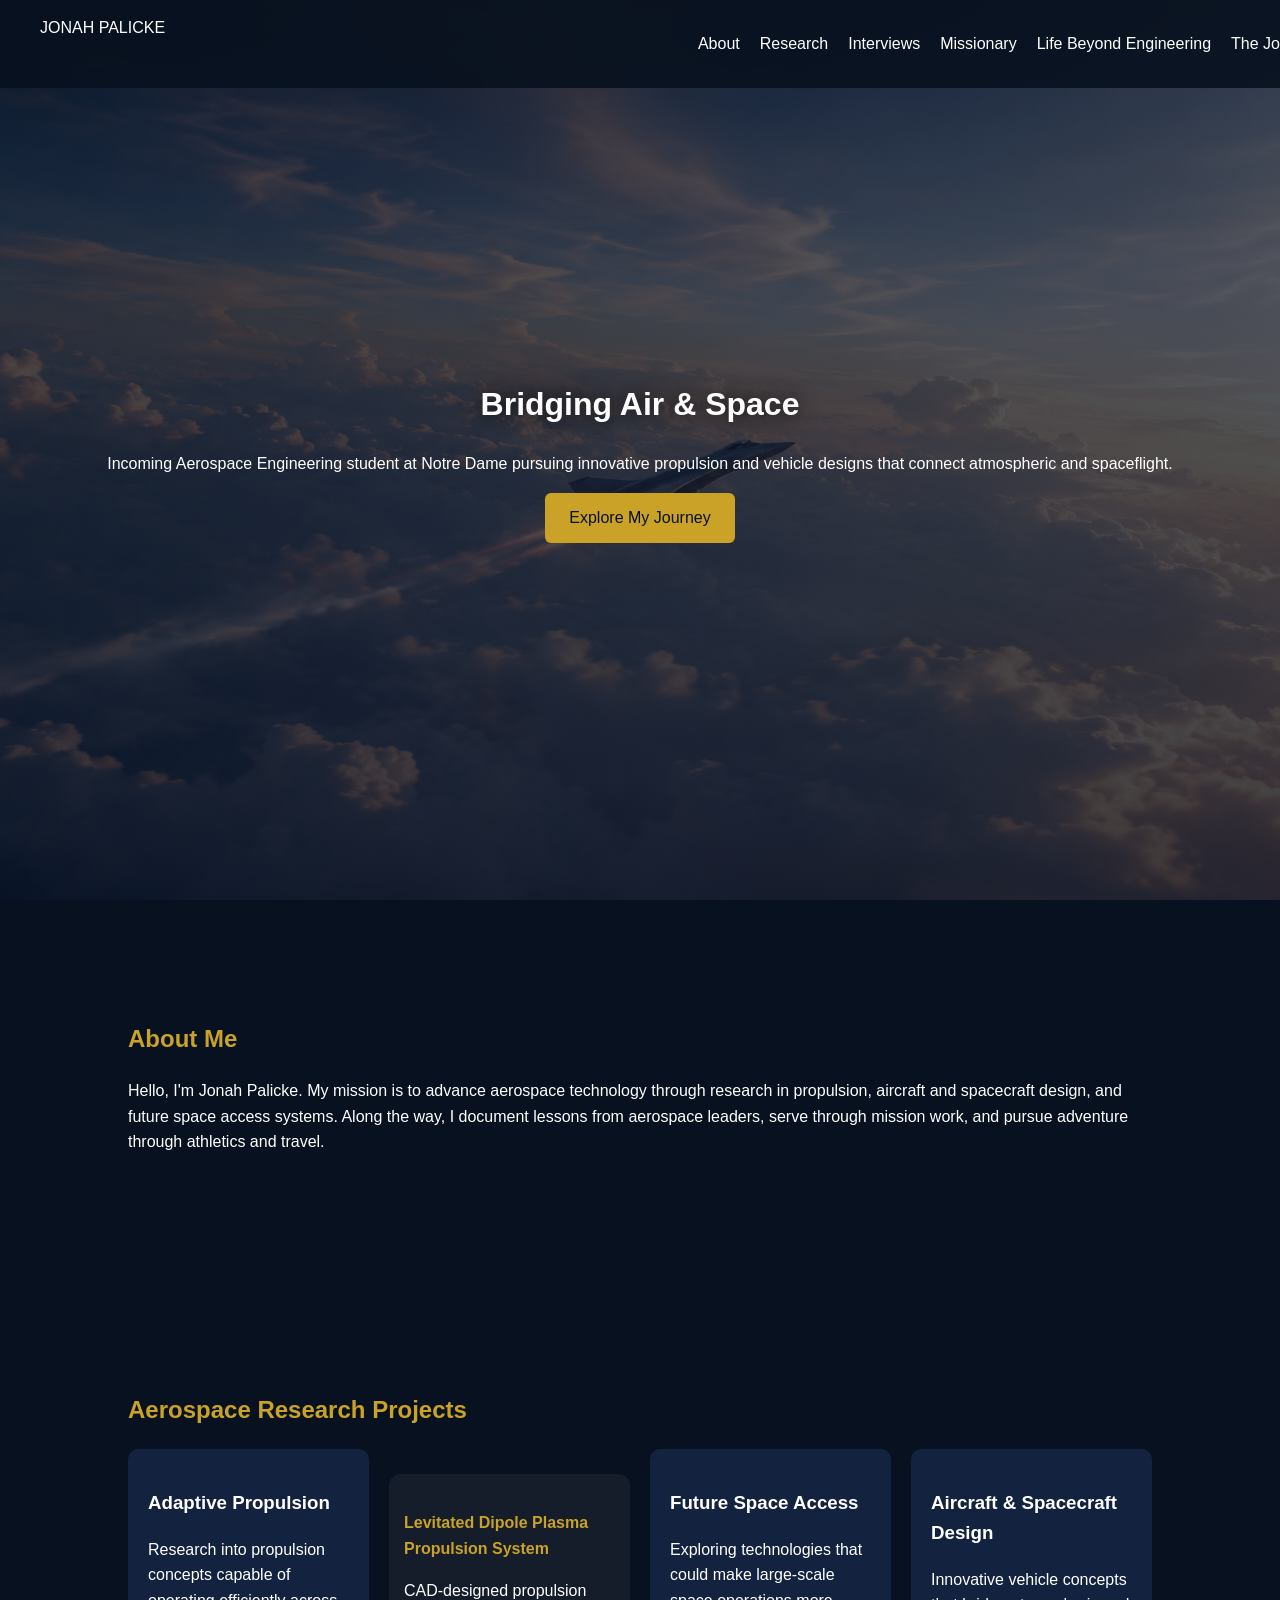
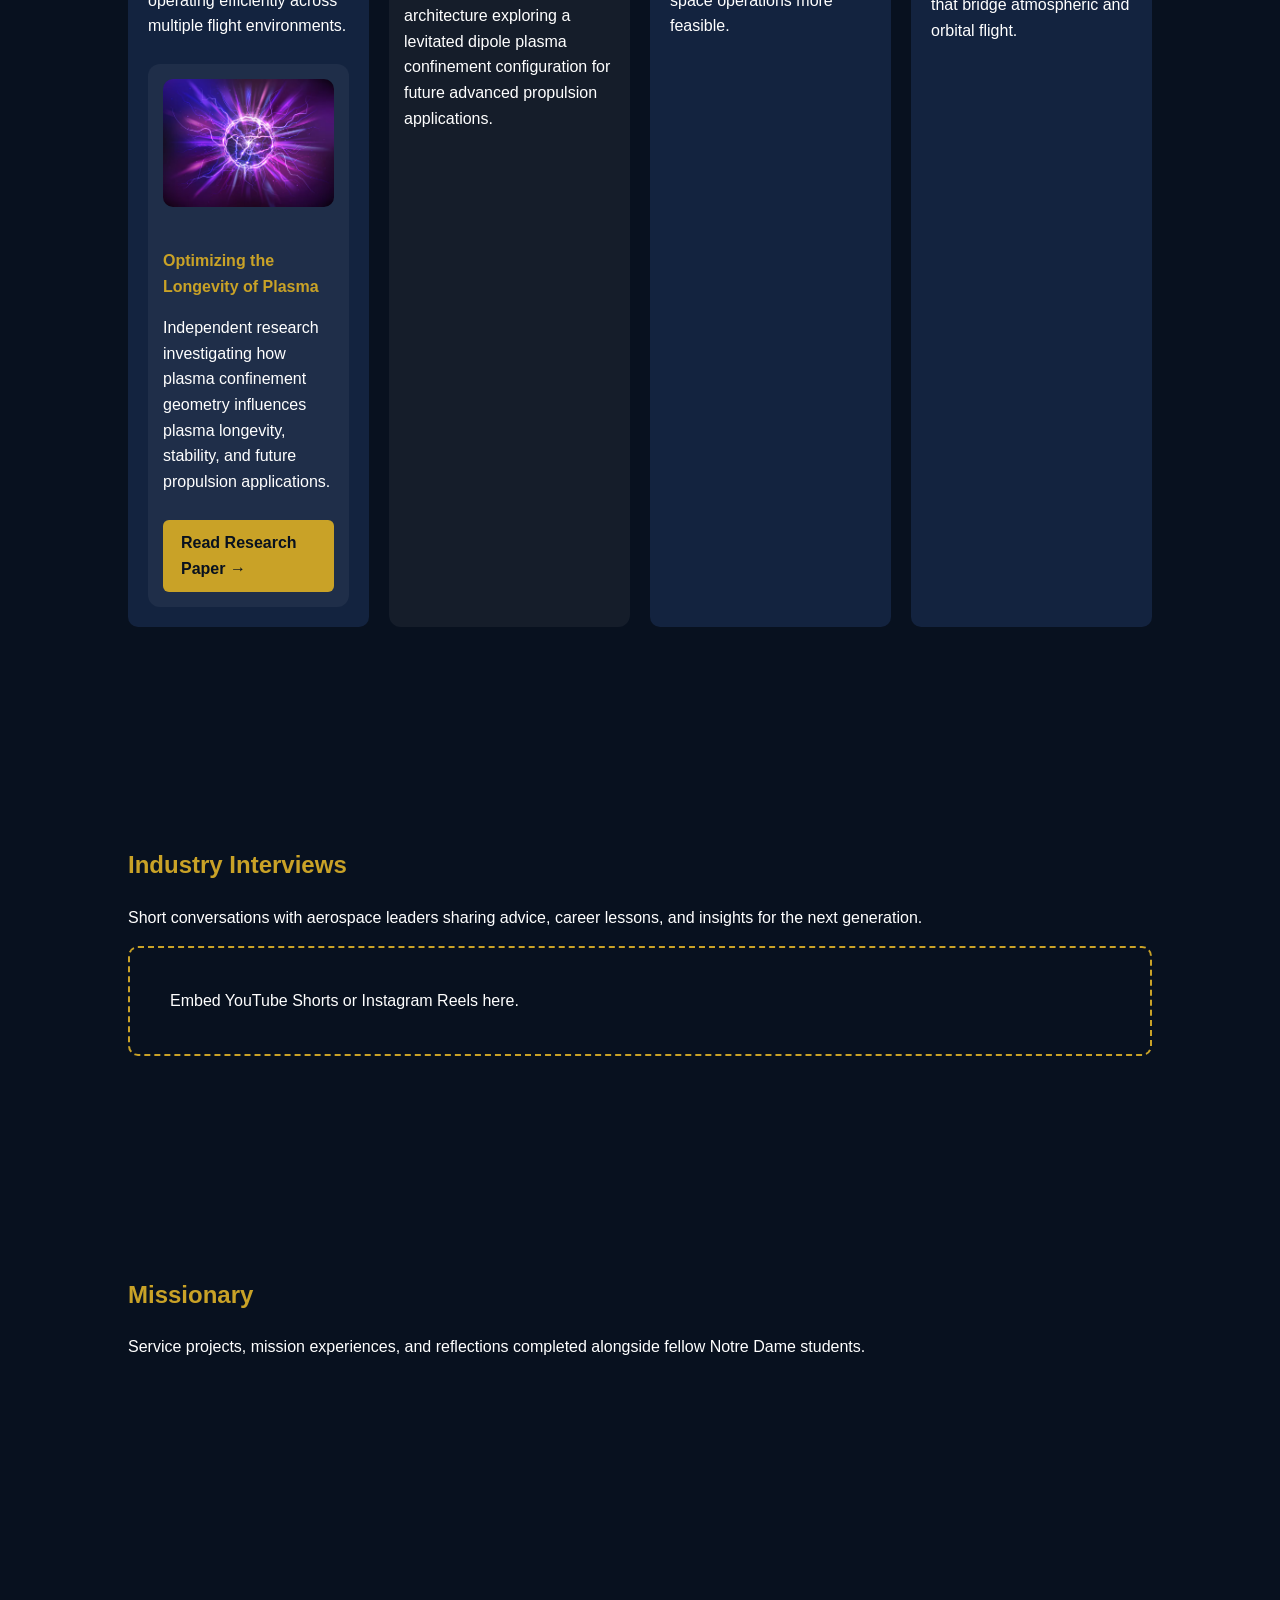
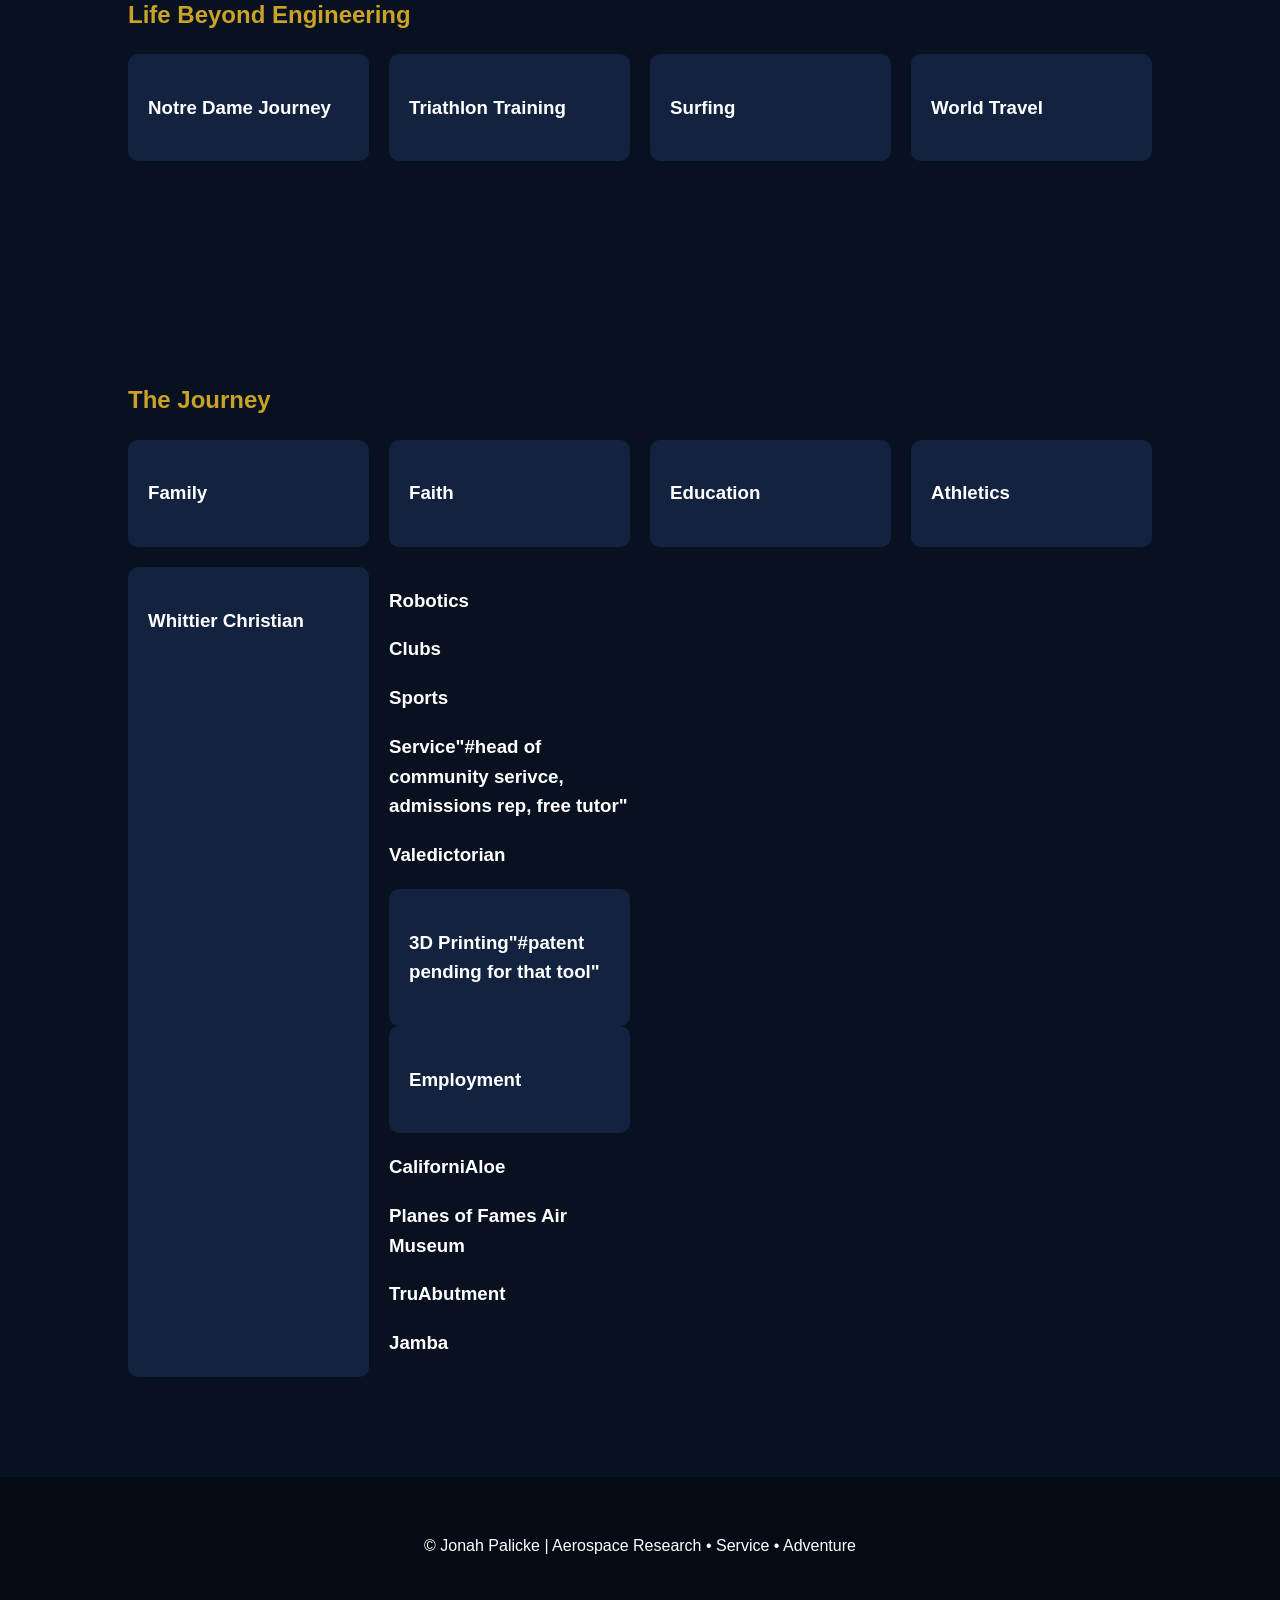
==== index.html @ 40f5b3cf "Update index.html" ====
<!DOCTYPE html>
<html lang="en">
<head>
<meta charset="UTF-8">
<meta name="viewport" content="width=device-width, initial-scale=1.0">
<title>Jonah Palicke | Aerospace Portfolio</title>
<link rel="stylesheet" href="styles.css">
</head>
<body>
<nav>
  <div class="logo">JONAH PALICKE</div>
  <ul>
    <li><a href="#about">About</a></li>
    <li><a href="#research">Research</a></li>
    <li><a href="#interviews">Interviews</a></li>
    <li><a href="#missions">Missionary</a></li>
    <li><a href="#personal life">Life Beyond Engineering</a></li>
    <li><a href="#past achievments">The Journey</a></li>
  </ul>
</nav>

<header class="hero">
  <div class="hero-content">
    <h1>Bridging Air & Space</h1>
    <p>Incoming Aerospace Engineering student at Notre Dame pursuing innovative propulsion and vehicle designs that connect atmospheric and spaceflight.</p>
    <a href="#research" class="btn">Explore My Journey</a>
  </div>
</header>

<section id="about">
<h2>About Me</h2>
<p>Hello, I'm Jonah Palicke. My mission is to advance aerospace technology through research in propulsion, aircraft and spacecraft design, and future space access systems. Along the way, I document lessons from aerospace leaders, serve through mission work, and pursue adventure through athletics and travel.</p>
</section>

<section id="research">
<h2>Aerospace Research Projects</h2>
<div class="cards">
<div class="card"><h3>Adaptive Propulsion</h3>
  <p>Research into propulsion concepts capable of operating efficiently across multiple flight environments.
</p>
  <div class="research-subproject">
    <img
        src="IMG_7144.jpeg"
        alt="Plasma Research"
        class="research-thumbnail">
    <h4>
        Optimizing the Longevity of Plasma
    </h4>
    <p>
        Independent research investigating how
        plasma confinement geometry influences
        plasma longevity, stability, and future
        propulsion applications.
    </p>
    <a
        href="optimize_plasma_configuration_paper"
        target="_blank"
        class="paper-button">
        Read Research Paper →
    </a>
</div>
</div>
  <div class="research-subproject">

    <h4>Levitated Dipole Plasma Propulsion System</h4>

    <p>
        CAD-designed propulsion architecture exploring a levitated dipole plasma 
        confinement configuration for future advanced propulsion applications.
    </p>

    <iframe
        title="Levitated Dipole Propulsion System"
        frameborder="0"
        allowfullscreen
        mozallowfullscreen="true"
        webkitallowfullscreen="true"
        allow="autoplay; fullscreen; xr-spatial-tracking"
        src="https://sketchfab.com/models/39fc5d8a415a473b8fde899c37332e75/embed">
    </iframe>

</div>
      
<div class="card"><h3>Future Space Access</h3><p>Exploring technologies that could make large-scale space operations more feasible.</p></div>
<div class="card"><h3>Aircraft & Spacecraft Design</h3><p>Innovative vehicle concepts that bridge atmospheric and orbital flight.</p></div>
</div>
</section>

<section id="interviews">
<h2>Industry Interviews</h2>
<p>Short conversations with aerospace leaders sharing advice, career lessons, and insights for the next generation.</p>
<div class="placeholder">Embed YouTube Shorts or Instagram Reels here.</div>
</section>

<section id="missions">
<h2>Missionary</h2>
<p>Service projects, mission experiences, and reflections completed alongside fellow Notre Dame students.</p>
</section>

<section id="personal life">
<h2>Life Beyond Engineering</h2>
<div class="cards">
<div class="card"><h3>Notre Dame Journey</h3></div>
<div class="card"><h3>Triathlon Training</h3></div>
<div class="card"><h3>Surfing</h3></div>
<div class="card"><h3>World Travel</h3></div>
</div>
</section>

<section id="past achievments">
<h2>The Journey</h2>
<div class="cards">
<div class="card"><h3>Family</h3></div>
<div class="card"><h3>Faith</h3></div>
<div class="card"><h3>Education</h3></div>
<div class="card"><h3>Athletics</h3></div>
<div class="card"><h3>Whittier Christian</h3></div>
  <div class="WC Achievments">
  <div class="WC Achievment"><h3>Robotics</h3></div>
  <div class="WC Achievment"><h3>Clubs</h3></div>
  <div class="WC Achievment"><h3>Sports</h3></div>
  <div class="WC Achievment"><h3>Service"#head of community serivce, admissions rep, free tutor"</h3></div>
  <div class="WC Achievment"><h3>Valedictorian</h3></div>
<div class="card"><h3>3D Printing"#patent pending for that tool"</h3></div>
<div class="card"><h3>Employment</h3></div>
  <div class="Jobs">
  <div class="Job"><h3>CaliforniAloe</h3></div>
  <div class="Job"><h3>Planes of Fames Air Museum</h3></div>
  <div class="Job"><h3>TruAbutment</h3></div>
  <div class="Job"><h3>Jamba</h3></div>
</section>
  

<footer>
<p>© Jonah Palicke | Aerospace Research • Service • Adventure</p>
</footer>
</body>
</html>
---- styles.css ----
body{margin:0;font-family:Arial,sans-serif;background:#08111f;color:white;line-height:1.6}
nav{position:fixed;top:0;width:100%;display:flex;justify-content:space-between;padding:15px 40px;background:rgba(8,17,31,.9)}
nav ul{display:flex;gap:20px;list-style:none}
nav a{color:white;text-decoration:none}
.hero {
    min-height: 100vh;

    background:
        linear-gradient(
            rgba(4, 12, 30, 0.65),
            rgba(4, 12, 30, 0.75)
        ),
        url("IMG_7154.png");

    background-size: cover;
    background-position: center;
    background-repeat: no-repeat;

    display: flex;
    flex-direction: column;
    justify-content: center;
    align-items: center;

    text-align: center;
}
.hero h1 {
    color: white;
    text-shadow: 0 0 20px rgba(0,0,0,0.8);
}
.btn{display:inline-block;padding:12px 24px;background:#c9a227;color:#08111f;text-decoration:none;border-radius:6px}
section{padding:100px 10%}
h2{color:#c9a227}
.cards{display:grid;grid-template-columns:repeat(auto-fit,minmax(220px,1fr));gap:20px}
.card{background:#13233f;padding:20px;border-radius:10px}
.placeholder{padding:40px;border:2px dashed #c9a227;border-radius:10px}
footer{text-align:center;padding:40px;background:#050b14}
.research-subproject {
margin-top: 25px;
padding: 15px;
background: rgba(255,255,255,0.05);
border-radius: 12px;
text-align: left;
}

.research-thumbnail {
width: 100%;
border-radius: 10px;
margin-bottom: 12px;
}

.research-subproject h4 {
color: #c9a227;
margin-bottom: 10px;
}

.paper-button {
display: inline-block;
margin-top: 10px;
padding: 10px 18px;
background: #c9a227;
color: #08111f;
text-decoration: none;
border-radius: 6px;
font-weight: bold;
}

.paper-button:hover {
opacity: 0.9;
}

.research-subproject iframe {
    width: 100%;
    height: 400px;
    border-radius: 10px;
}
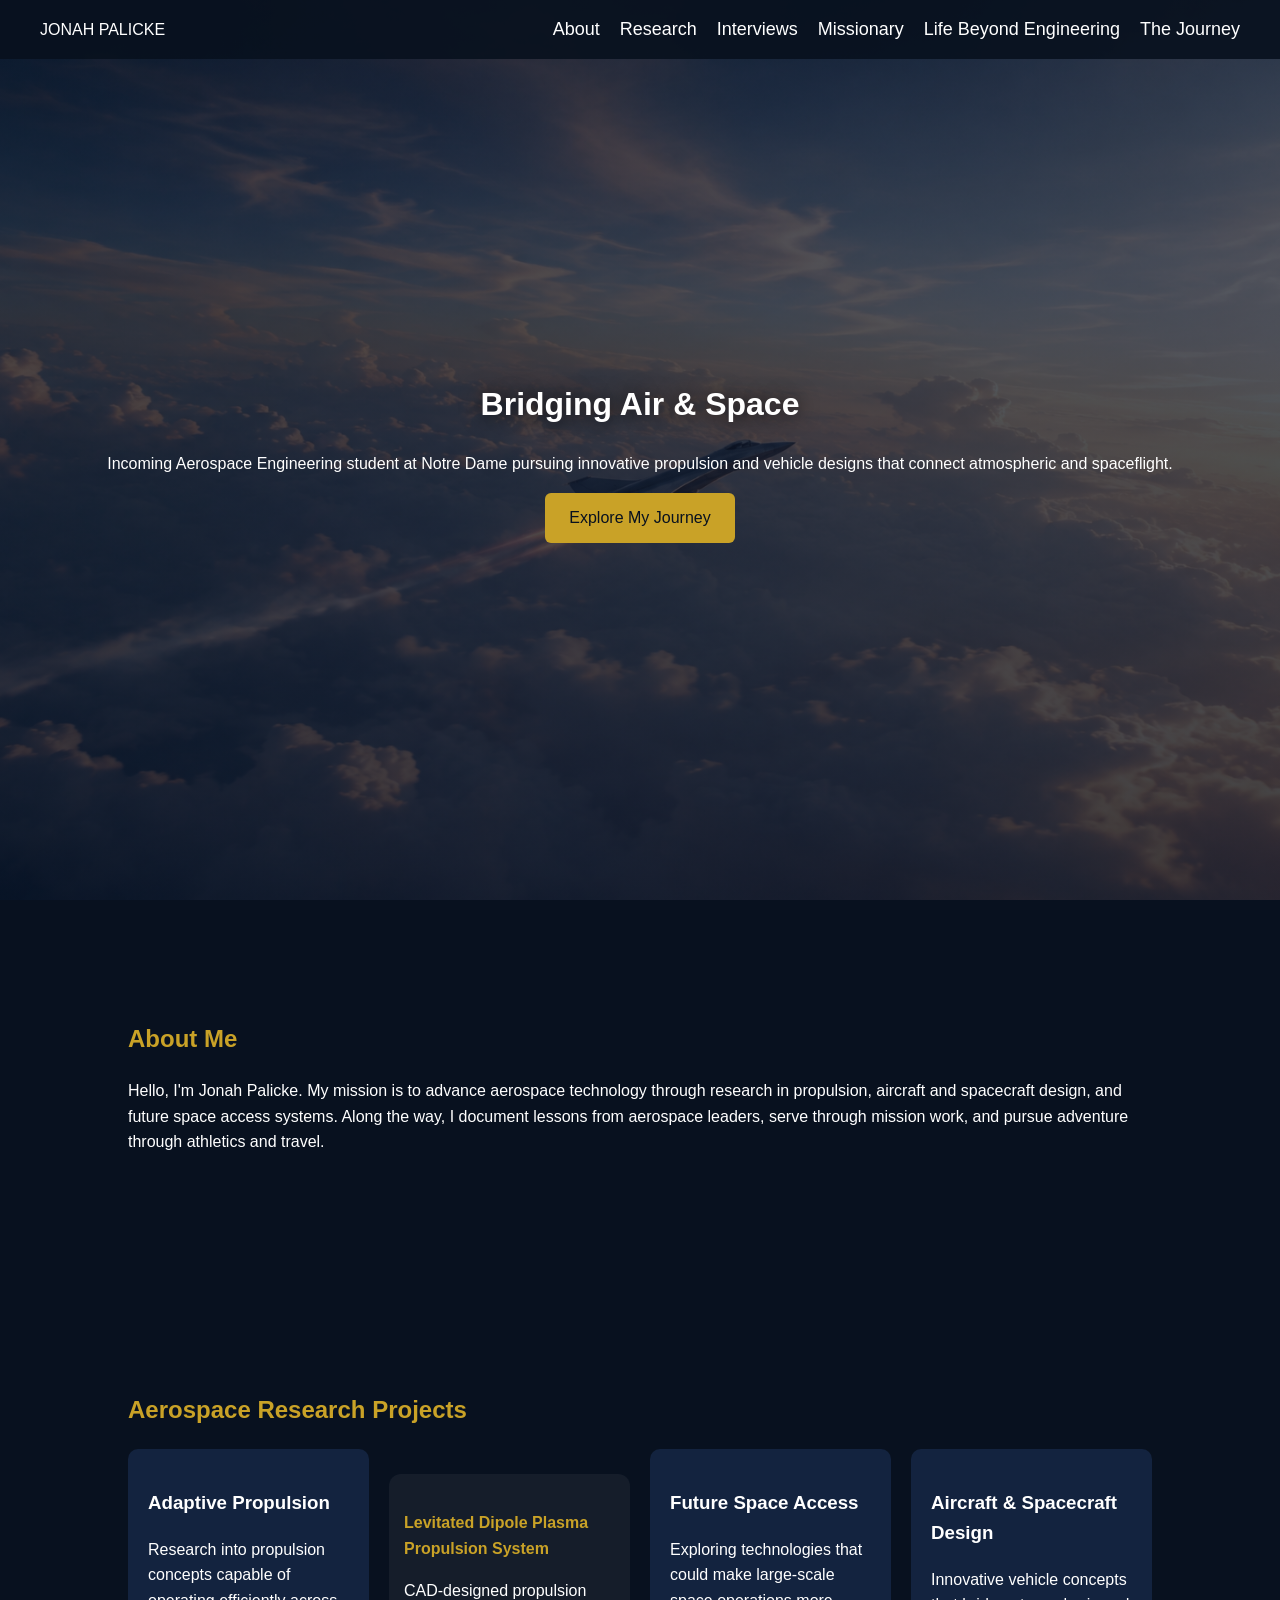
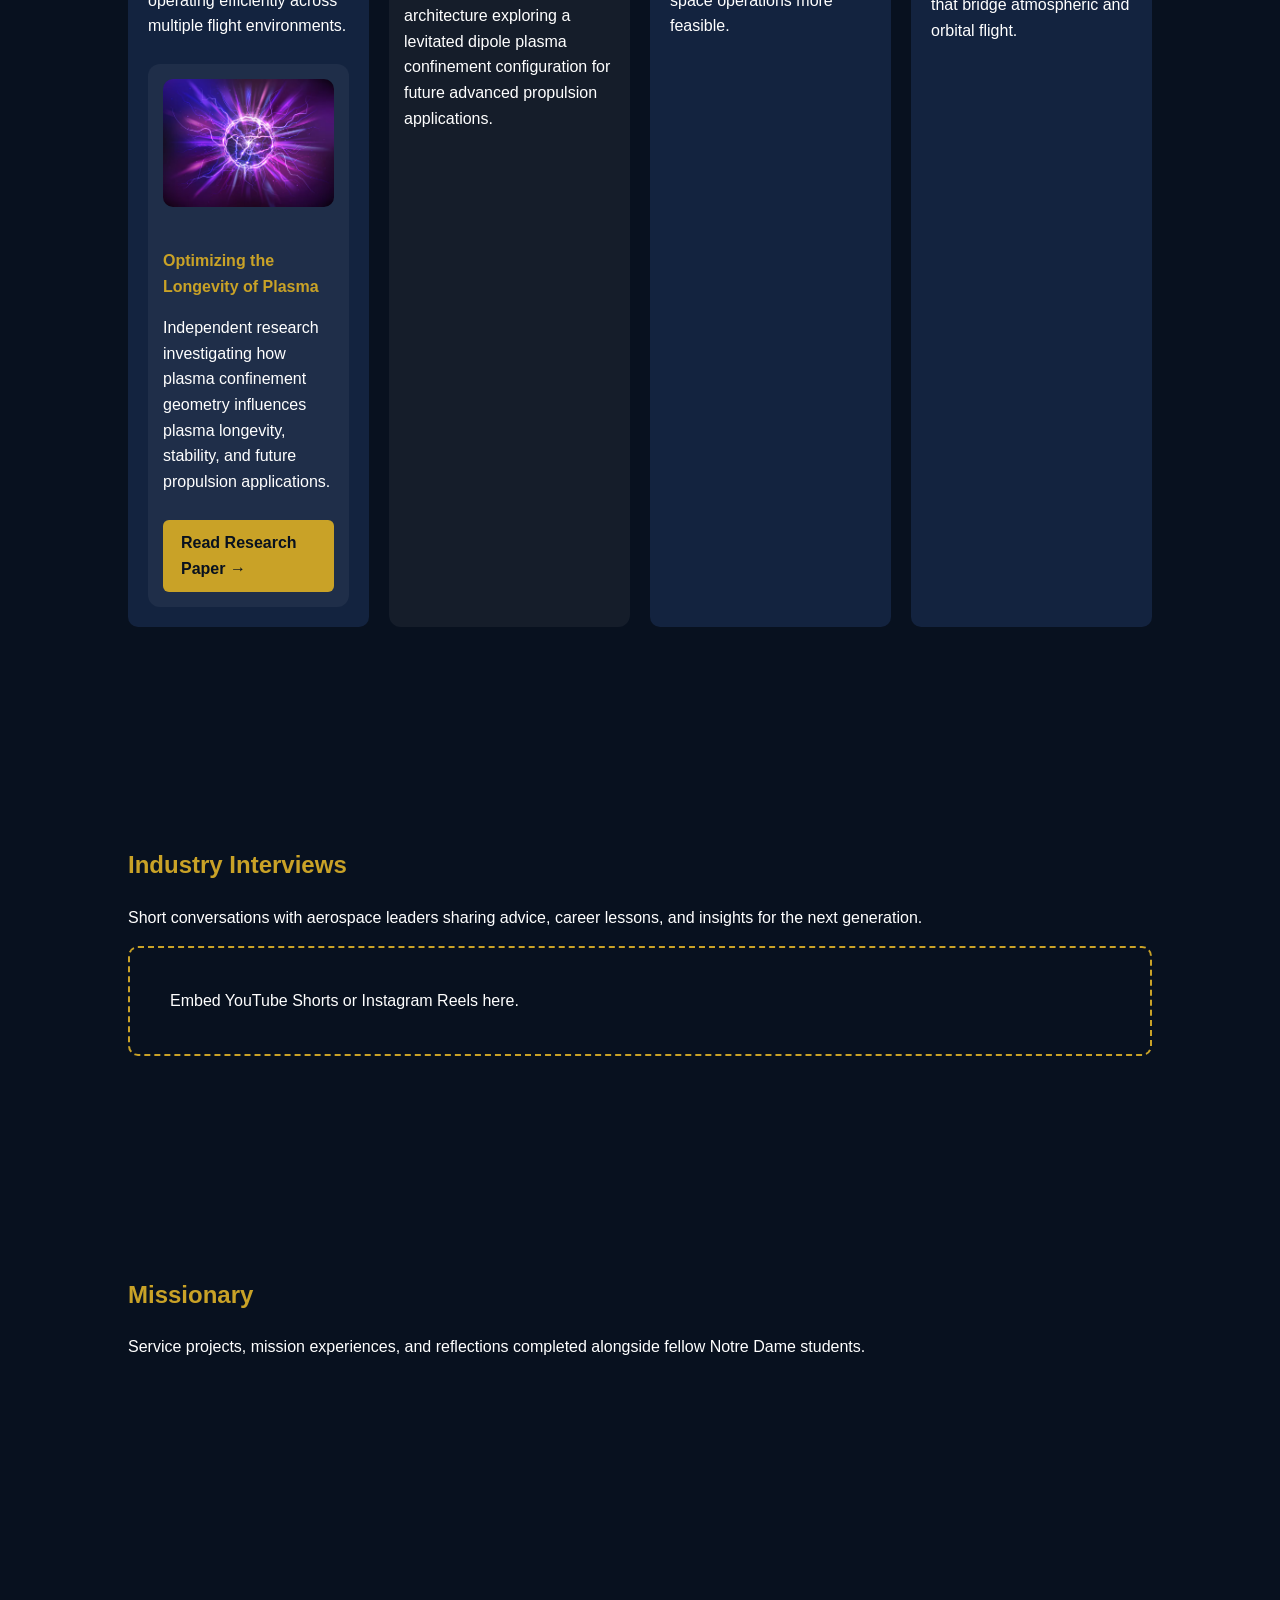
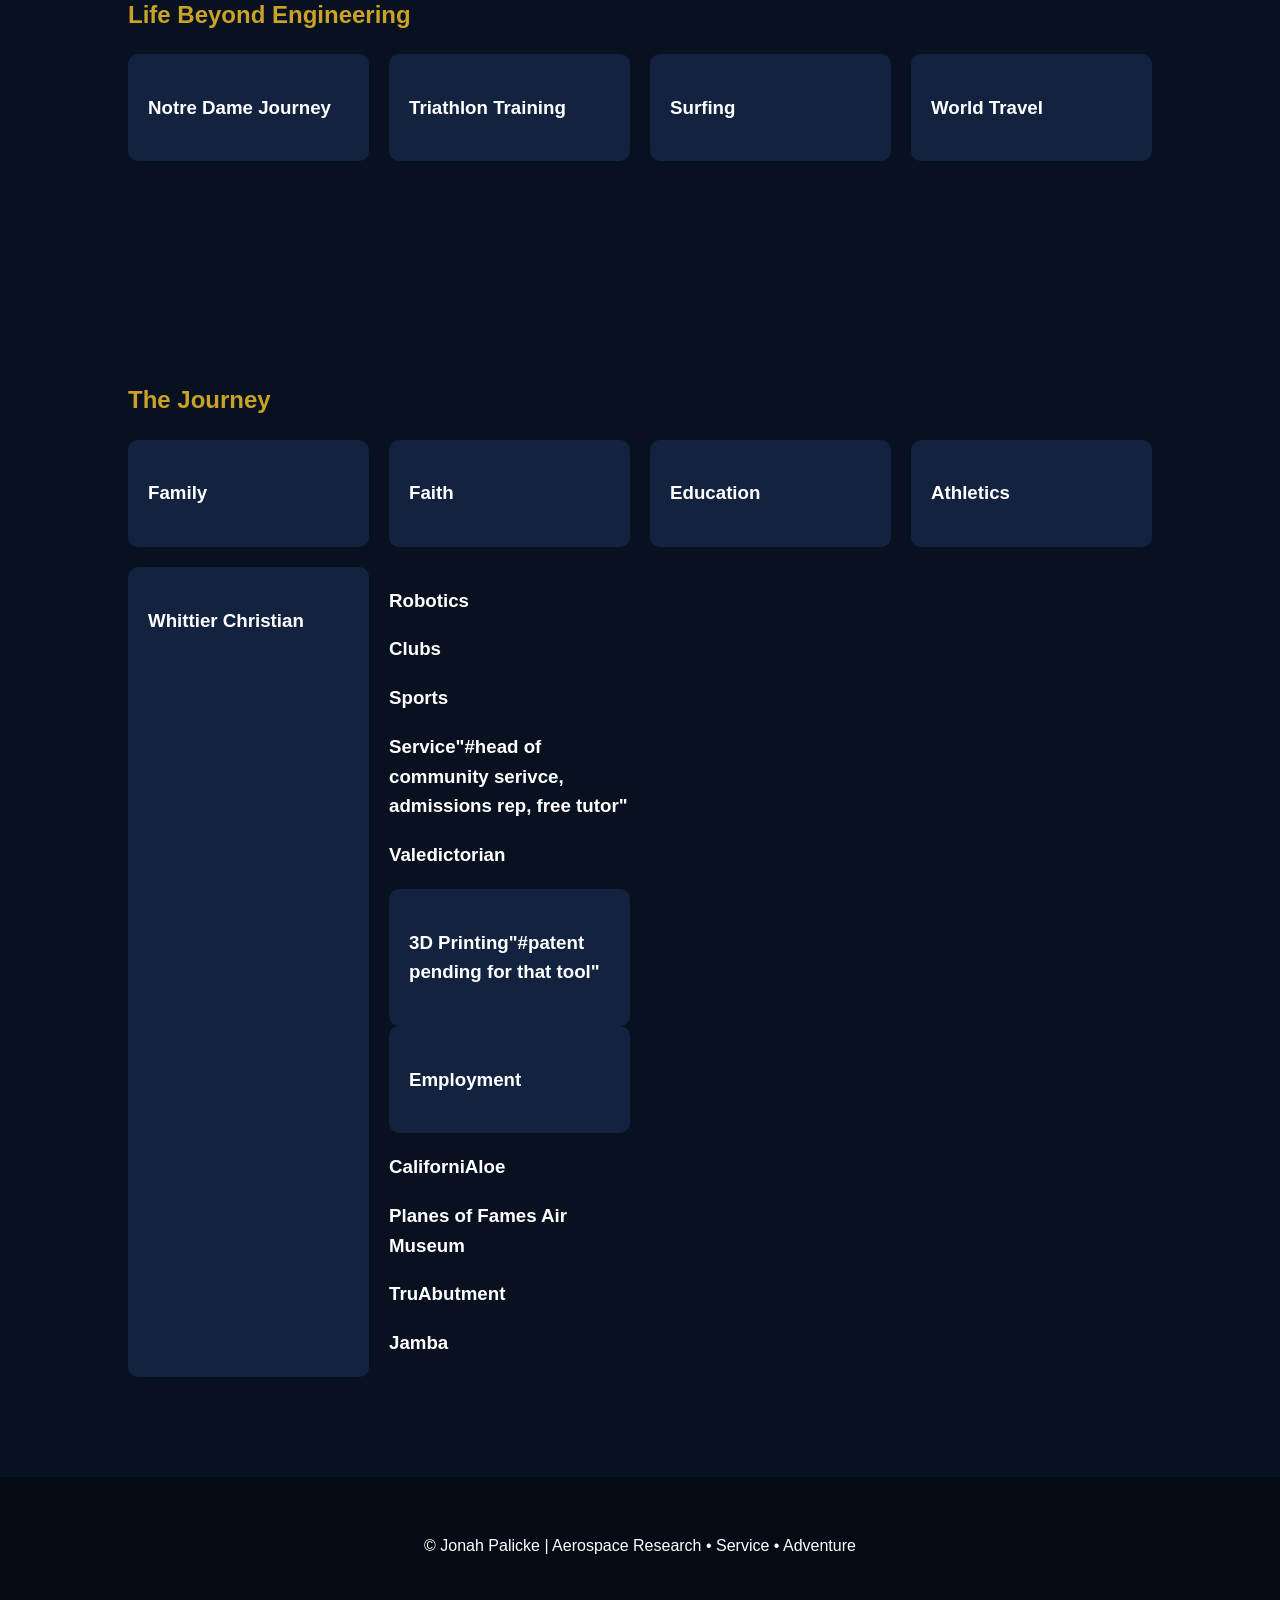
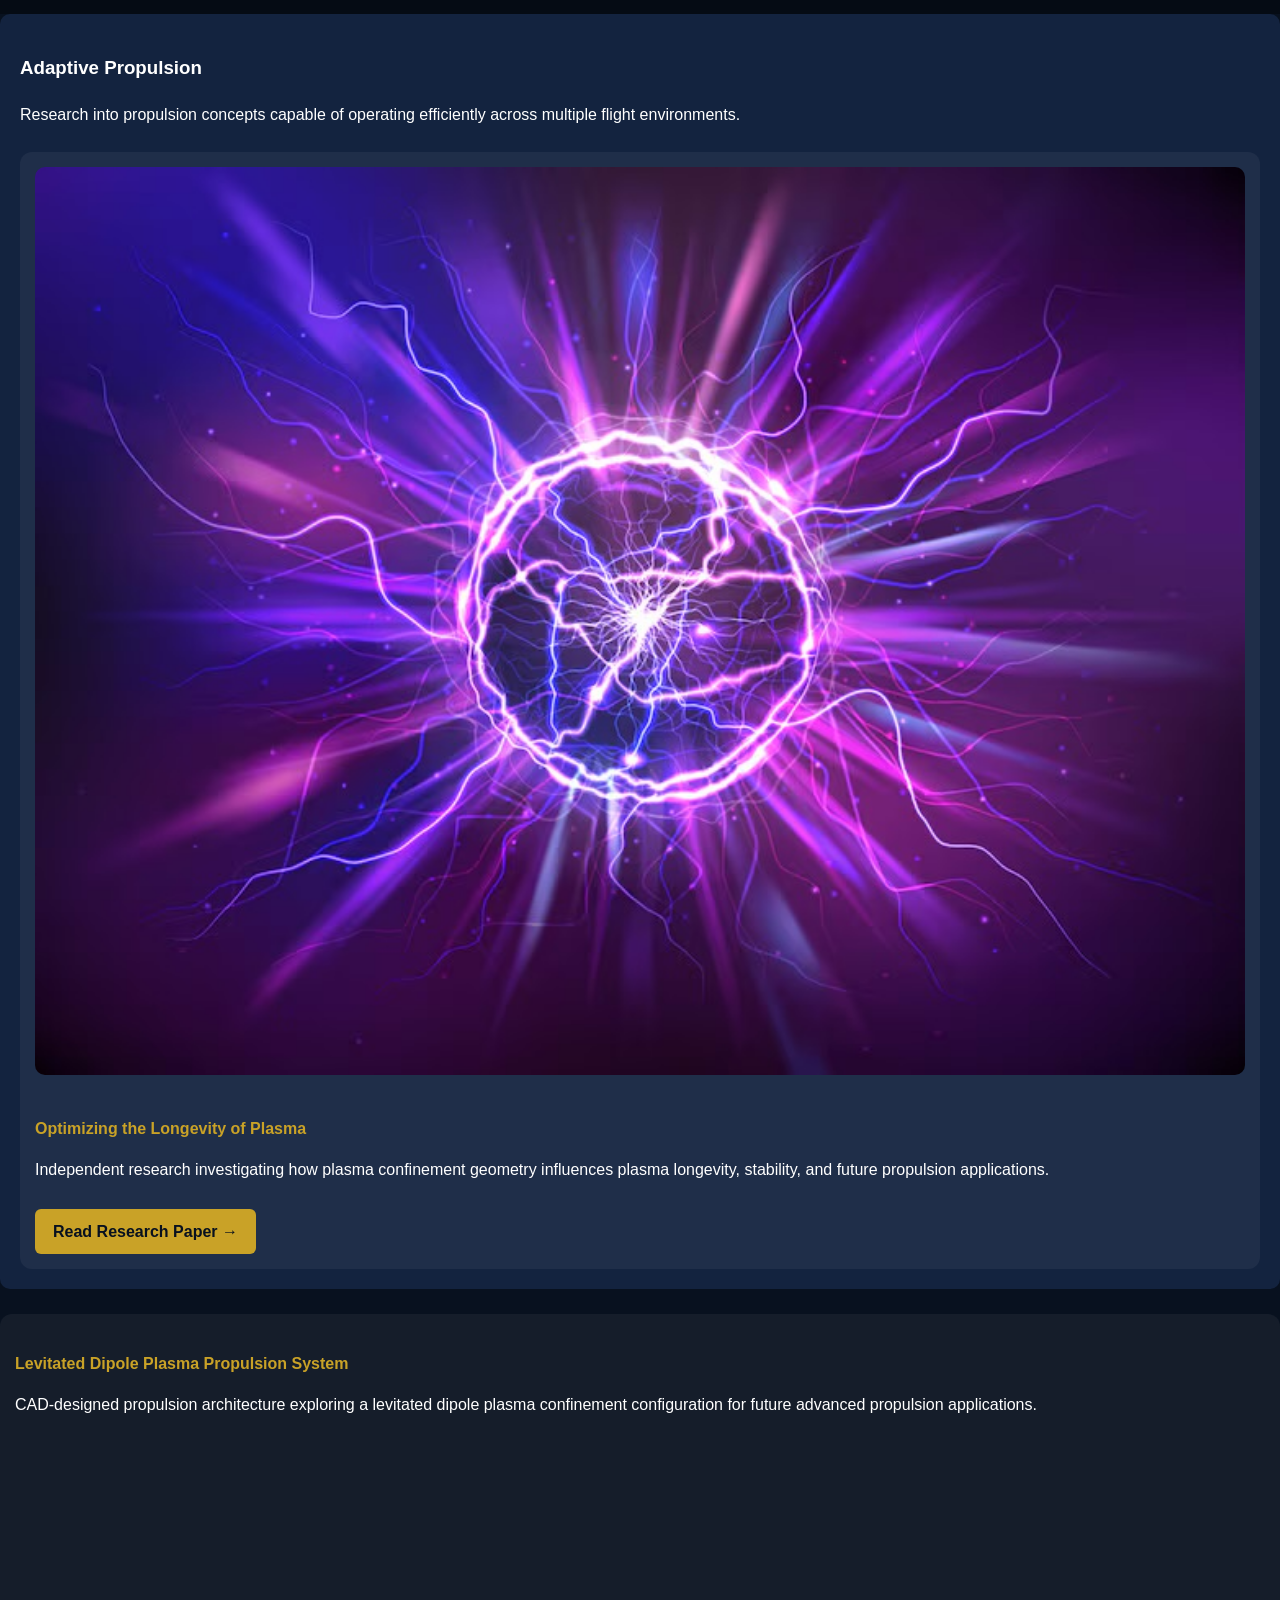
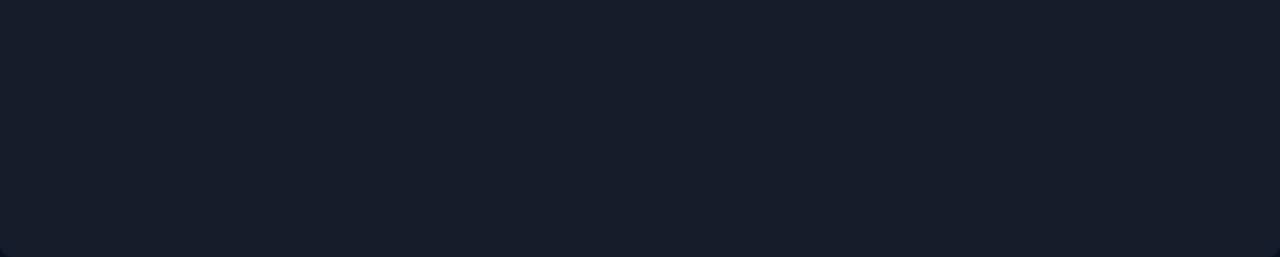
==== commit aae6111f: "Update index.html" ====
--- a/index.html
+++ b/index.html
@@ -136,3 +136,60 @@
 </footer>
 </body>
 </html>
+
+
+
+
+
+
+
+
+
+
+
+<div class="card"><h3>Adaptive Propulsion</h3>
+  <p>Research into propulsion concepts capable of operating efficiently across multiple flight environments.
+</p>
+  <div class="research-subproject">
+    <img
+        src="IMG_7144.jpeg"
+        alt="Plasma Research"
+        class="research-thumbnail">
+    <h4>
+        Optimizing the Longevity of Plasma
+    </h4>
+    <p>
+        Independent research investigating how
+        plasma confinement geometry influences
+        plasma longevity, stability, and future
+        propulsion applications.
+    </p>
+    <a
+        href="optimize_plasma_configuration_paper"
+        target="_blank"
+        class="paper-button">
+        Read Research Paper →
+    </a>
+</div>
+</div>
+  <div class="research-subproject">
+
+    <h4>Levitated Dipole Plasma Propulsion System</h4>
+
+    <p>
+        CAD-designed propulsion architecture exploring a levitated dipole plasma 
+        confinement configuration for future advanced propulsion applications.
+    </p>
+
+    <iframe
+        title="Levitated Dipole Propulsion System"
+        frameborder="0"
+        allowfullscreen
+        mozallowfullscreen="true"
+        webkitallowfullscreen="true"
+        allow="autoplay; fullscreen; xr-spatial-tracking"
+        src="https://sketchfab.com/models/39fc5d8a415a473b8fde899c37332e75/embed">
+    </iframe>
+
+</div>
+
--- a/styles.css
+++ b/styles.css
@@ -1,6 +1,47 @@
 
 body{margin:0;font-family:Arial,sans-serif;background:#08111f;color:white;line-height:1.6}
-nav{position:fixed;top:0;width:100%;display:flex;justify-content:space-between;padding:15px 40px;background:rgba(8,17,31,.9)}
+nav {
+    position: fixed;
+    top: 0;
+    width: 100%;
+    display: flex;
+    align-items: center;
+    justify-content: space-between;
+    padding: 15px 40px;
+    background: rgba(8,17,31,0.9);
+    z-index: 1000;
+    box-sizing: border-box;
+}
+
+
+nav ul {
+    display: flex;
+    gap: 25px;
+    list-style: none;
+    margin: 0;
+    padding: 0;
+    flex-wrap: wrap;
+}
+
+
+nav a {
+    color: white;
+    text-decoration: none;
+    font-size: 18px;
+    white-space: nowrap;
+}
+@media (max-width: 900px) {
+
+nav {
+    flex-direction: column;
+    gap: 15px;
+}
+
+nav ul {
+    justify-content: center;
+}
+
+}
 nav ul{display:flex;gap:20px;list-style:none}
 nav a{color:white;text-decoration:none}
 .hero {
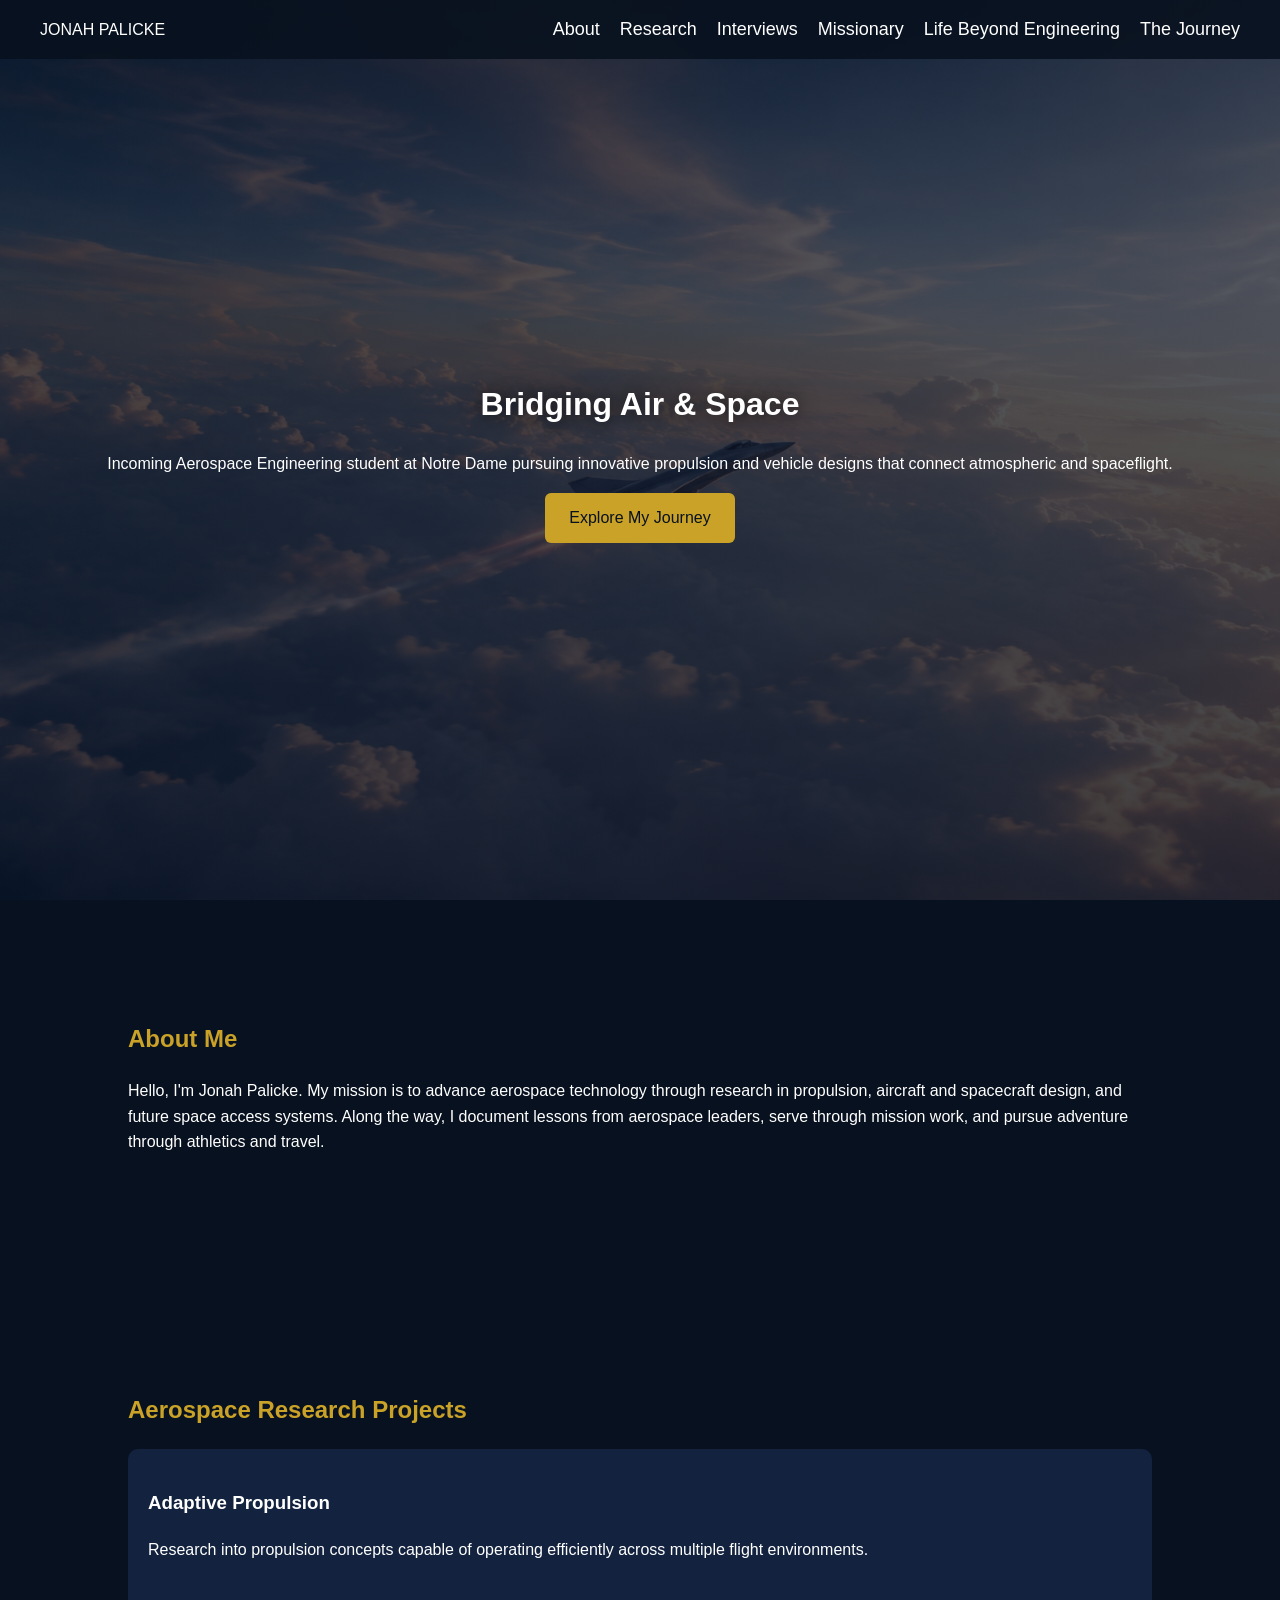
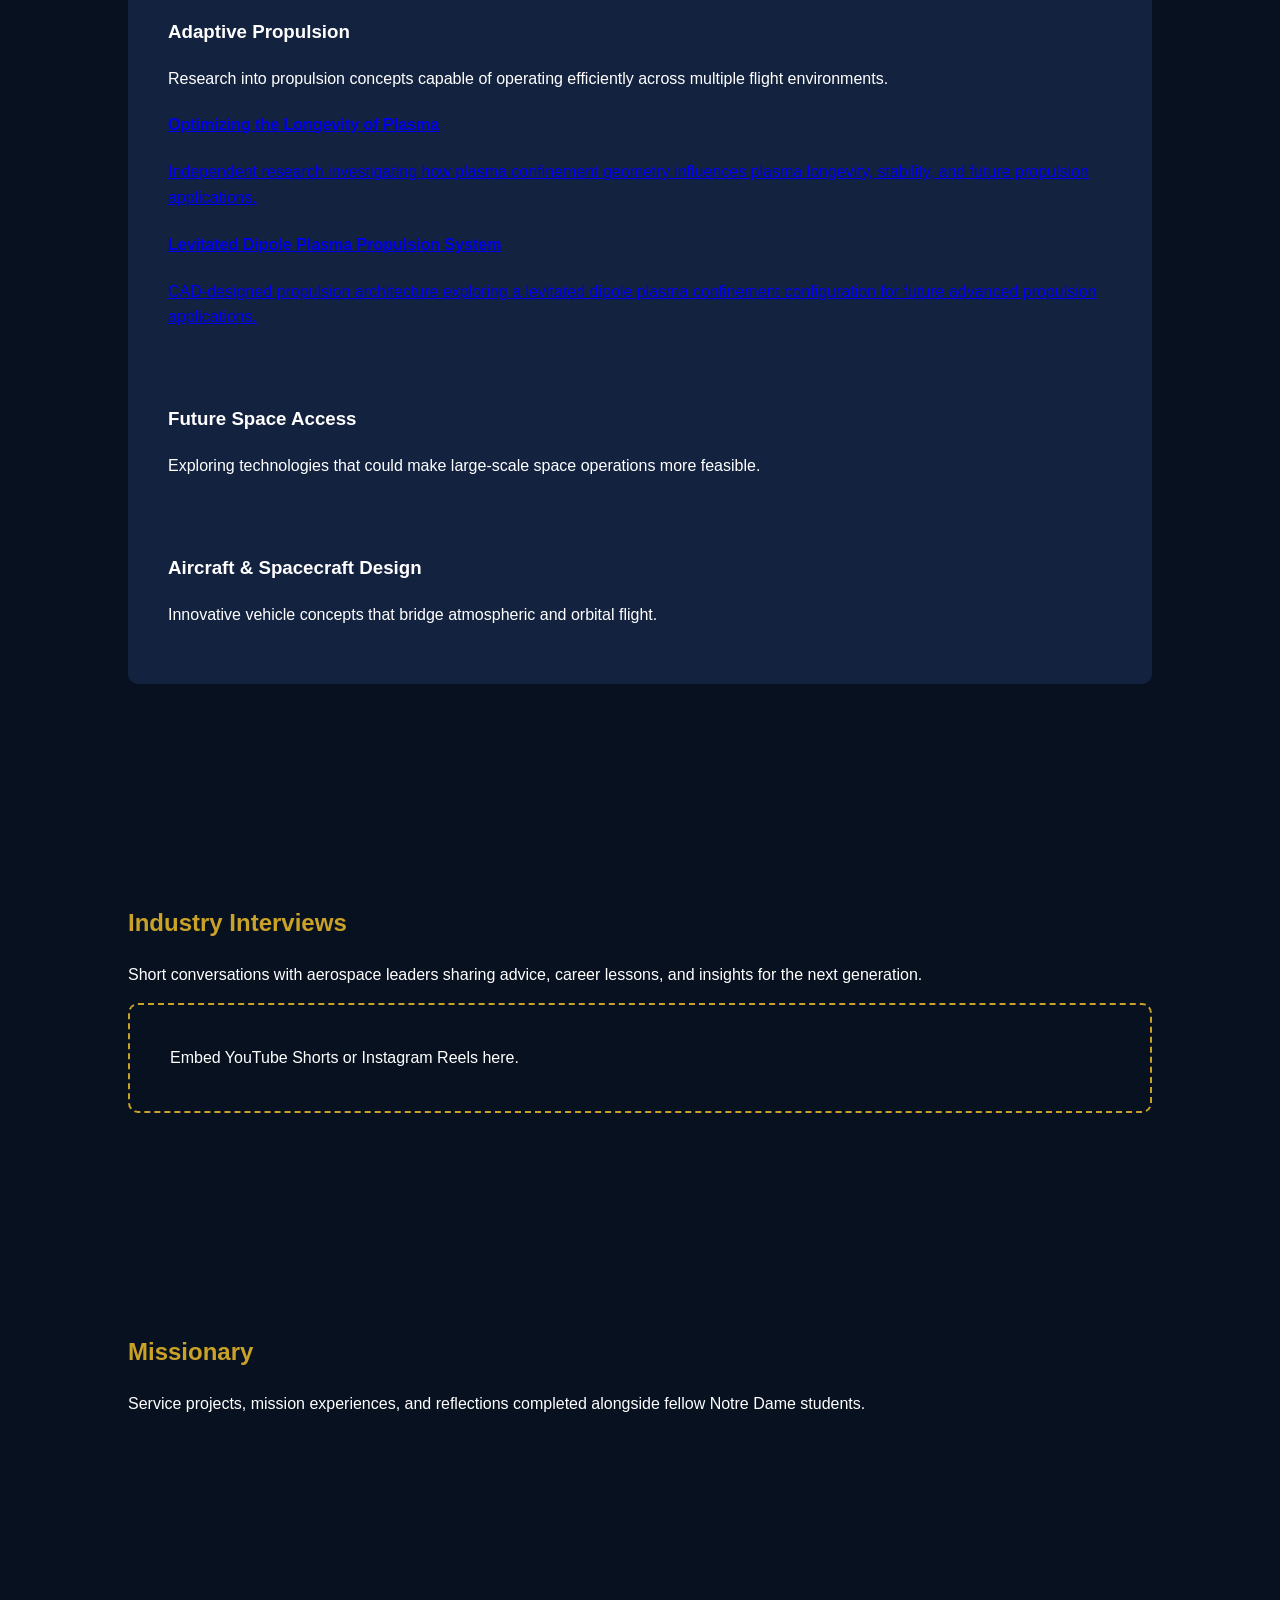
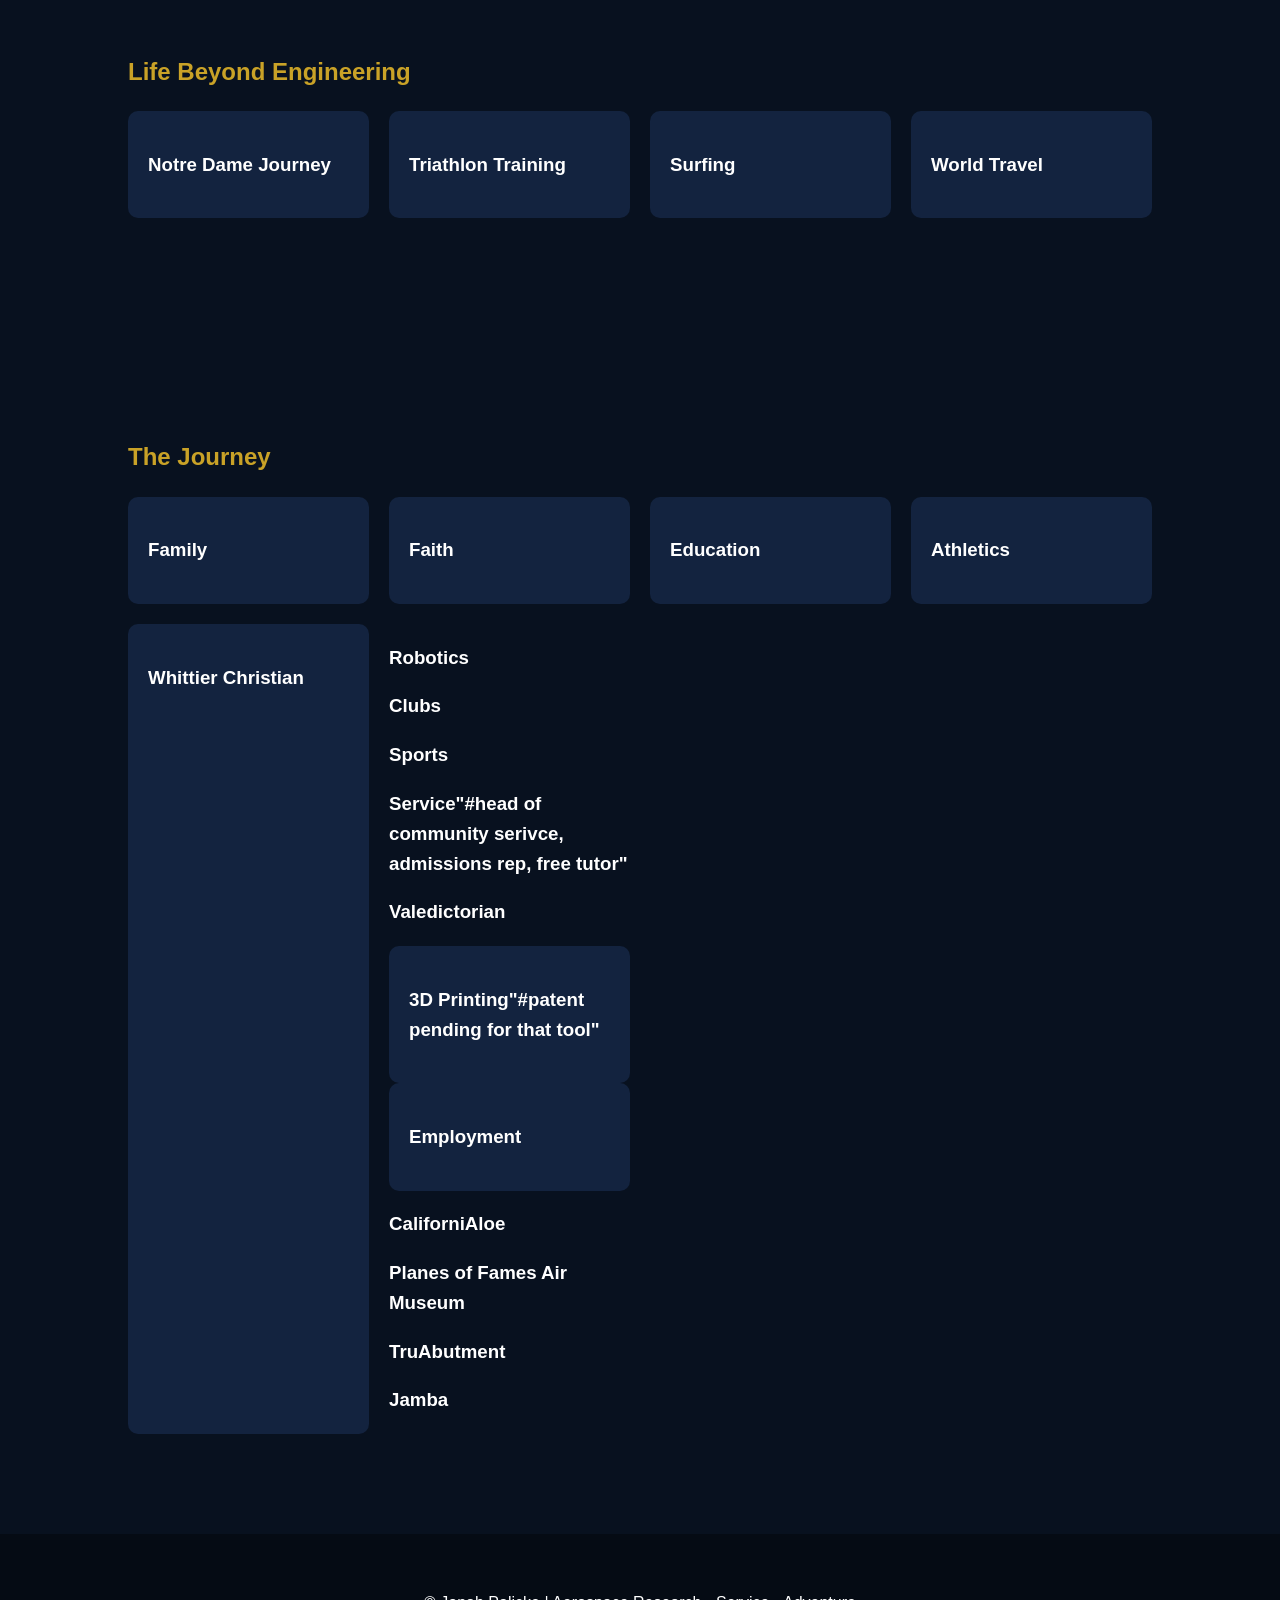
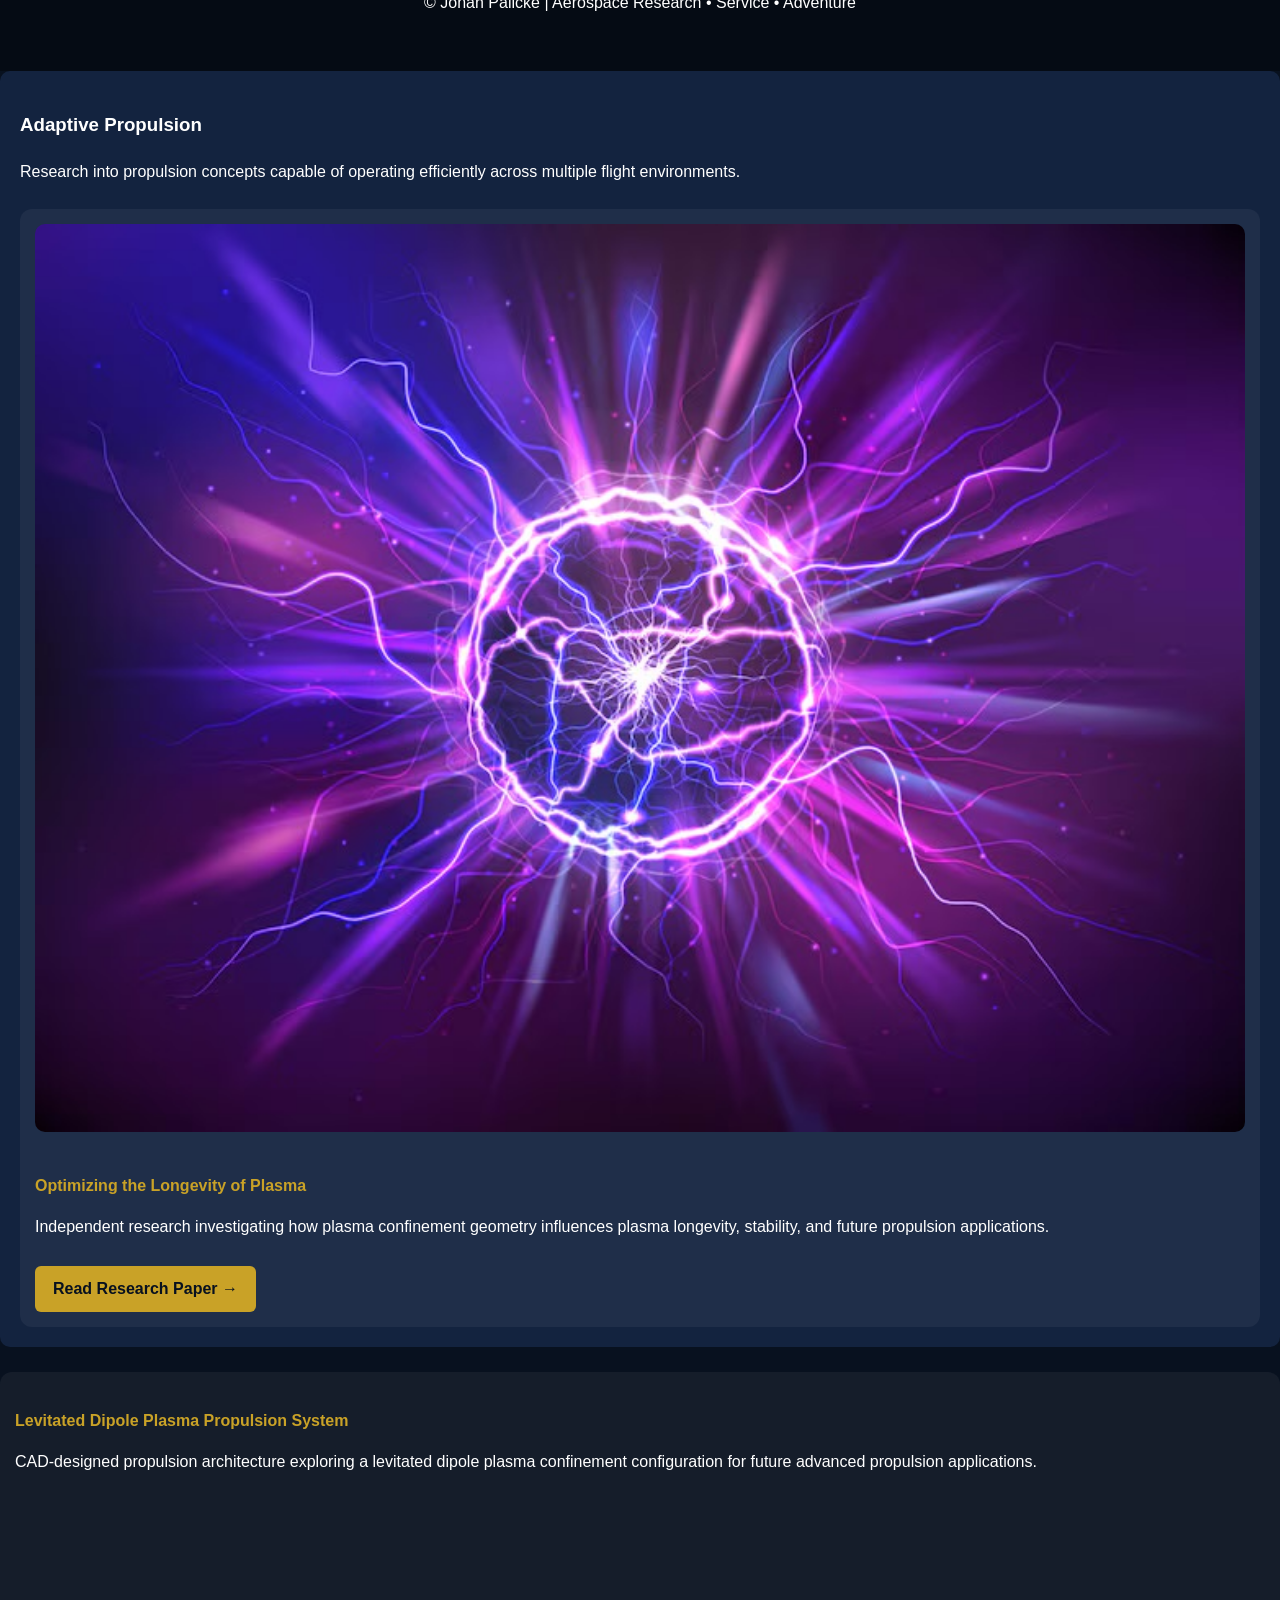
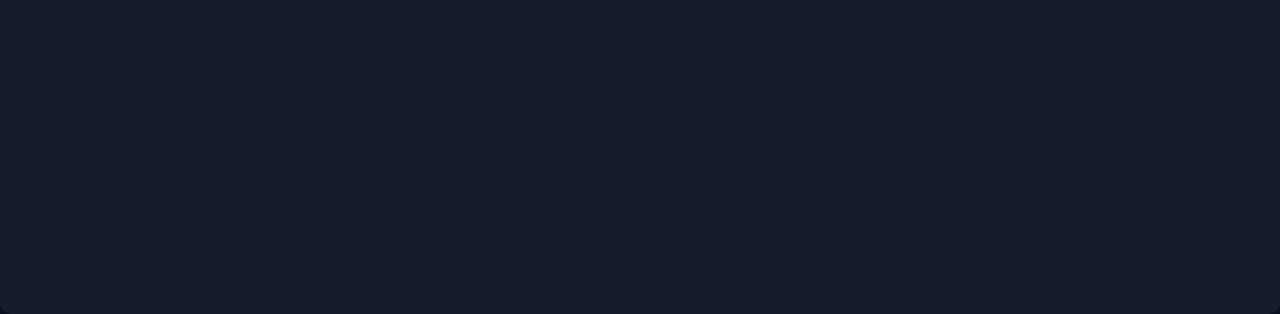
==== commit 26e8faed: "Update index.html" ====
--- a/index.html
+++ b/index.html
@@ -38,46 +38,46 @@
 <div class="card"><h3>Adaptive Propulsion</h3>
   <p>Research into propulsion concepts capable of operating efficiently across multiple flight environments.
 </p>
-  <div class="research-subproject">
-    <img
-        src="IMG_7144.jpeg"
-        alt="Plasma Research"
-        class="research-thumbnail">
-    <h4>
-        Optimizing the Longevity of Plasma
-    </h4>
-    <p>
-        Independent research investigating how
-        plasma confinement geometry influences
-        plasma longevity, stability, and future
-        propulsion applications.
-    </p>
-    <a
-        href="optimize_plasma_configuration_paper"
-        target="_blank"
-        class="paper-button">
-        Read Research Paper →
-    </a>
+  <div class="card">
+
+<h3>Adaptive Propulsion</h3>
+
+<p>
+Research into propulsion concepts capable of operating efficiently across multiple flight environments.
+</p>
+
+
+<div class="research-directory">
+
+
+<a href="plasma-research.html" class="research-link">
+
+<h4>
+Optimizing the Longevity of Plasma
+</h4>
+
+<p>
+Independent research investigating how plasma confinement geometry influences plasma longevity, stability, and future propulsion applications.
+</p>
+
+</a>
+
+
+
+<a href="levitated-dipole.html" class="research-link">
+
+<h4>
+Levitated Dipole Plasma Propulsion System
+</h4>
+
+<p>
+CAD-designed propulsion architecture exploring a levitated dipole plasma confinement configuration for future advanced propulsion applications.
+</p>
+
+</a>
+
+
 </div>
-</div>
-  <div class="research-subproject">
-
-    <h4>Levitated Dipole Plasma Propulsion System</h4>
-
-    <p>
-        CAD-designed propulsion architecture exploring a levitated dipole plasma 
-        confinement configuration for future advanced propulsion applications.
-    </p>
-
-    <iframe
-        title="Levitated Dipole Propulsion System"
-        frameborder="0"
-        allowfullscreen
-        mozallowfullscreen="true"
-        webkitallowfullscreen="true"
-        allow="autoplay; fullscreen; xr-spatial-tracking"
-        src="https://sketchfab.com/models/39fc5d8a415a473b8fde899c37332e75/embed">
-    </iframe>
 
 </div>
       
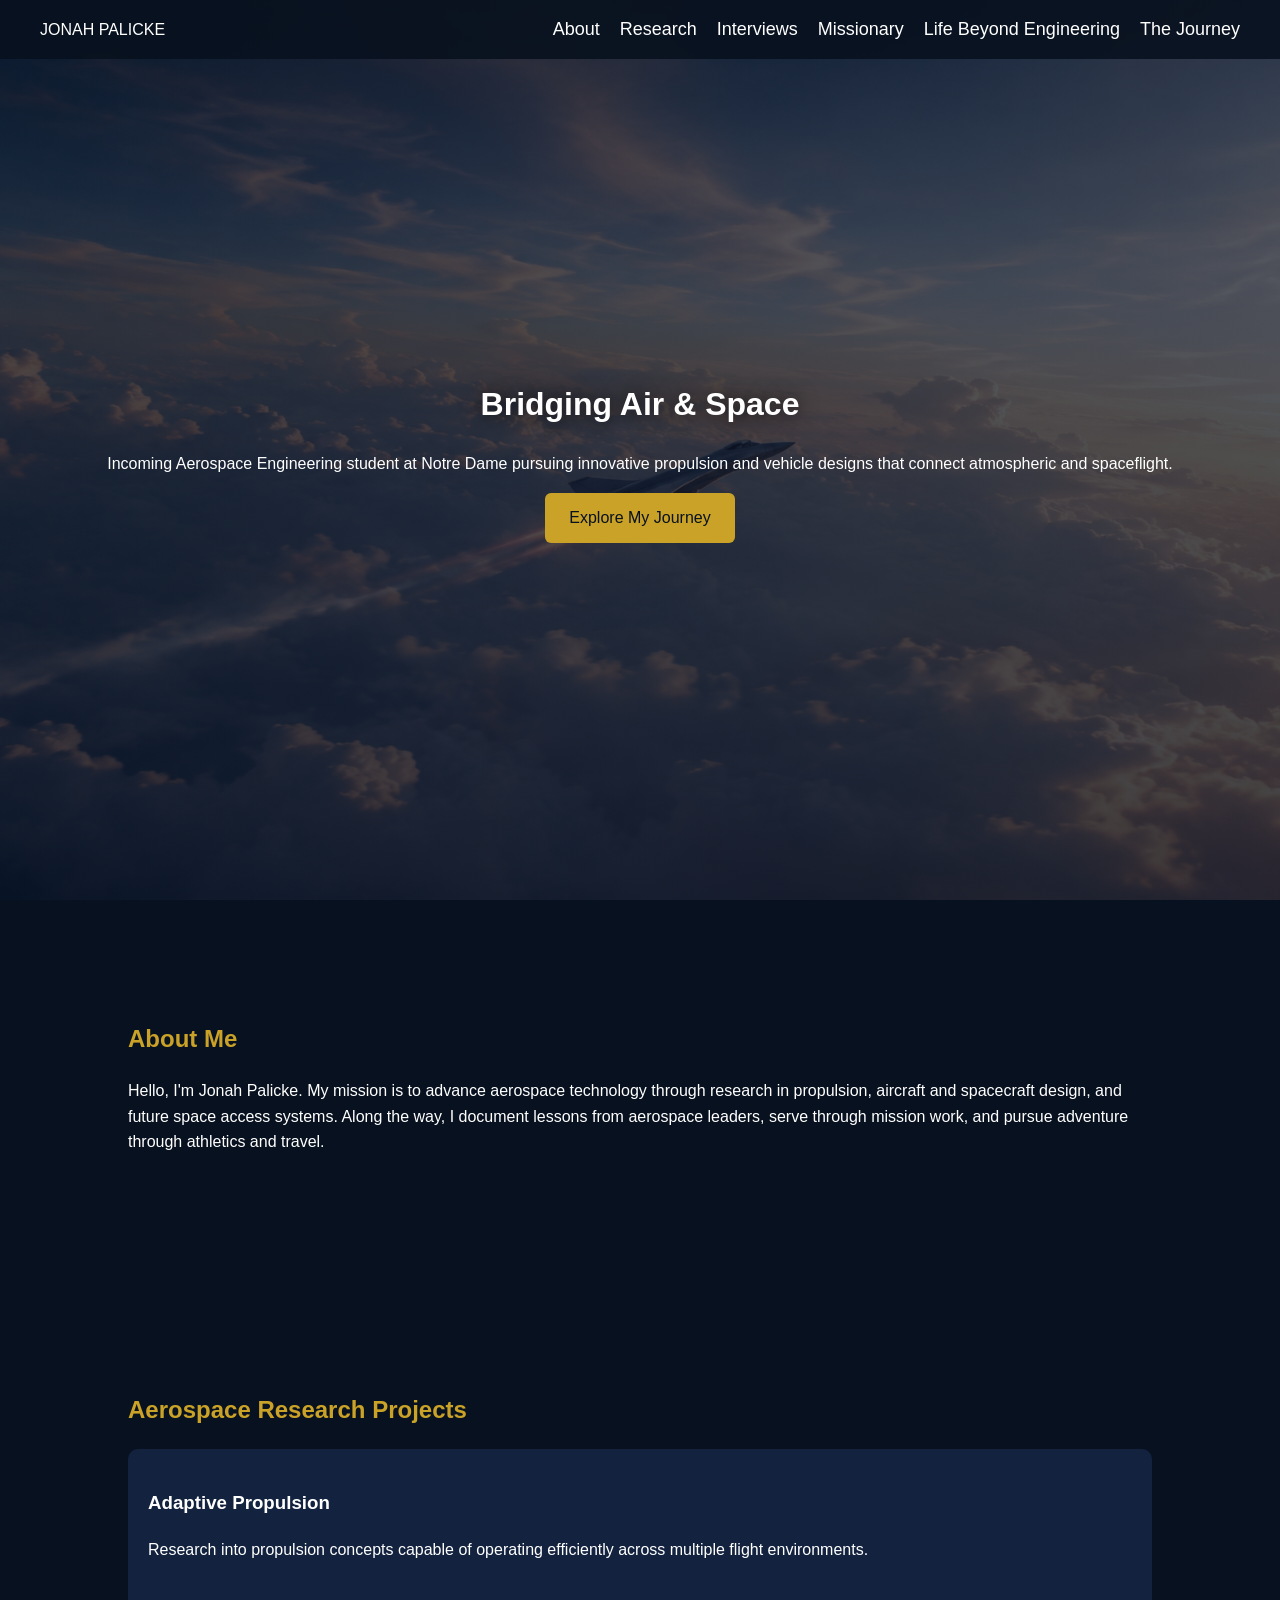
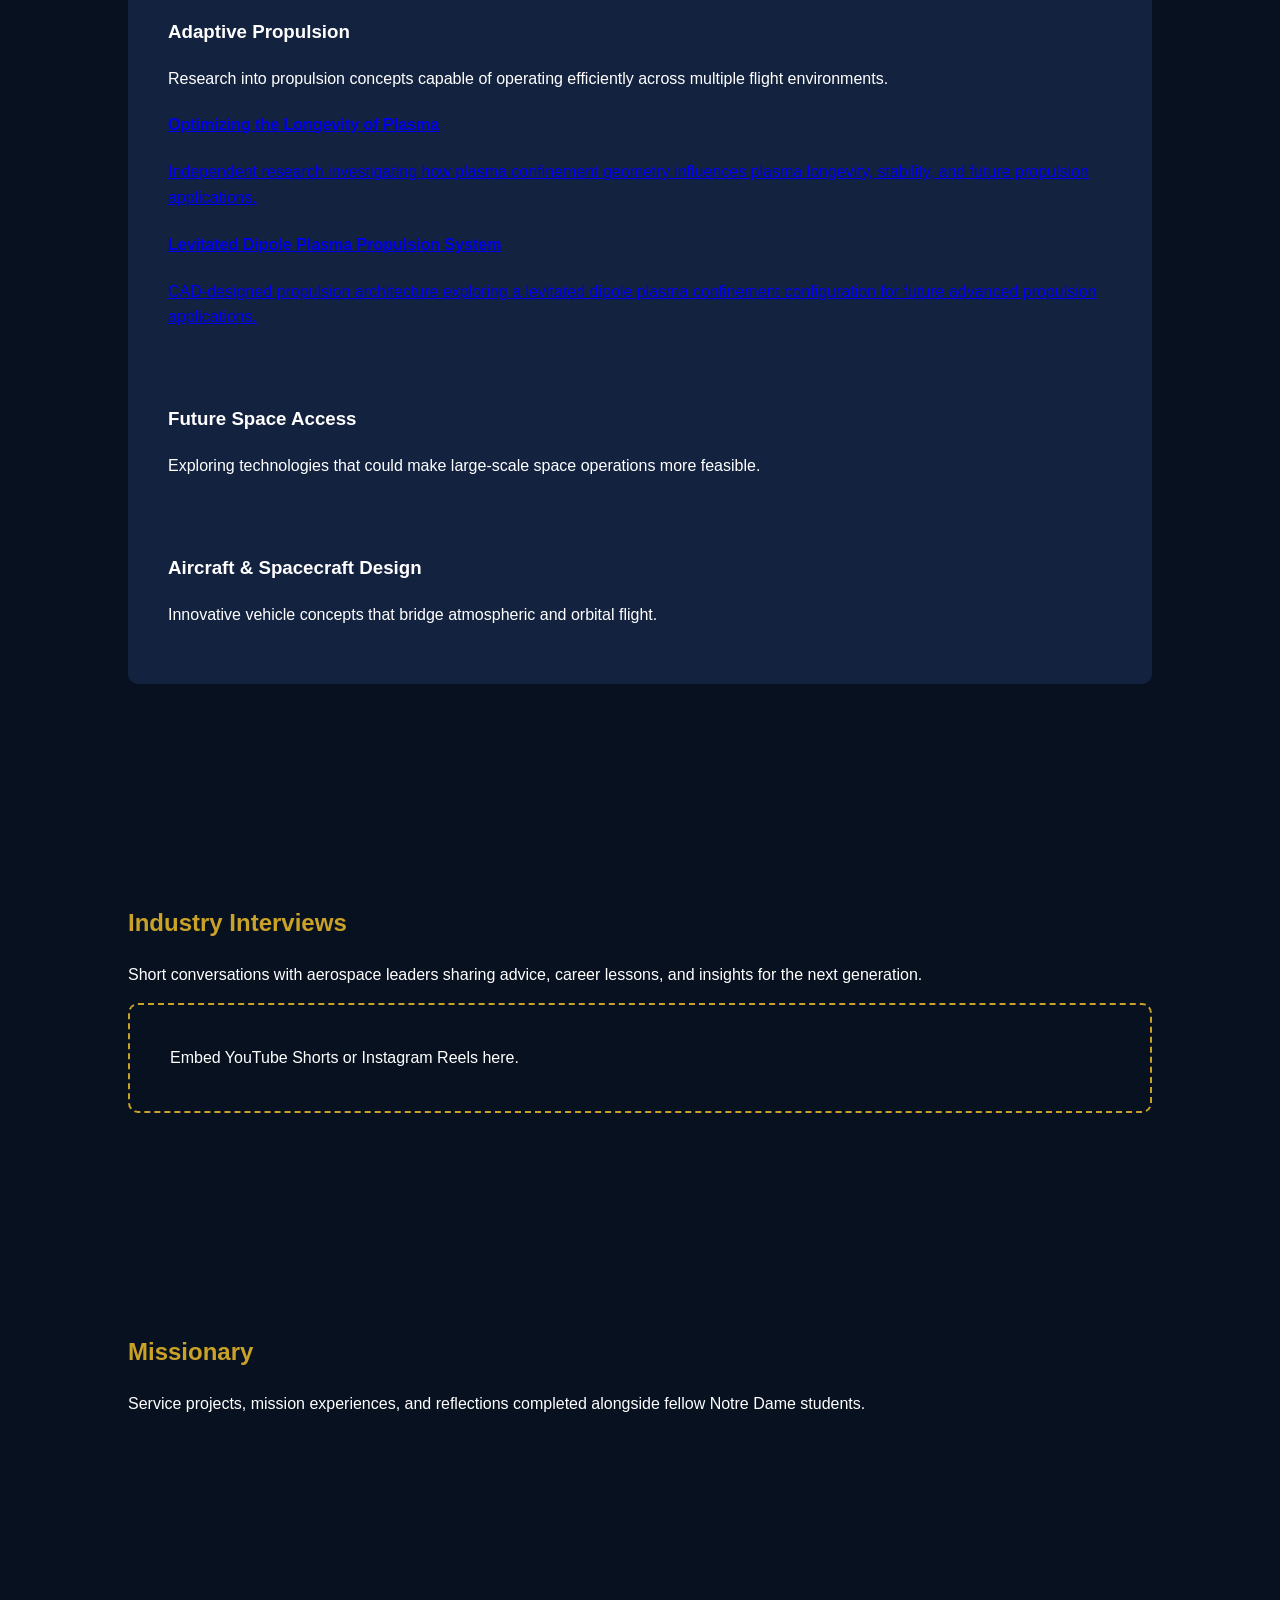
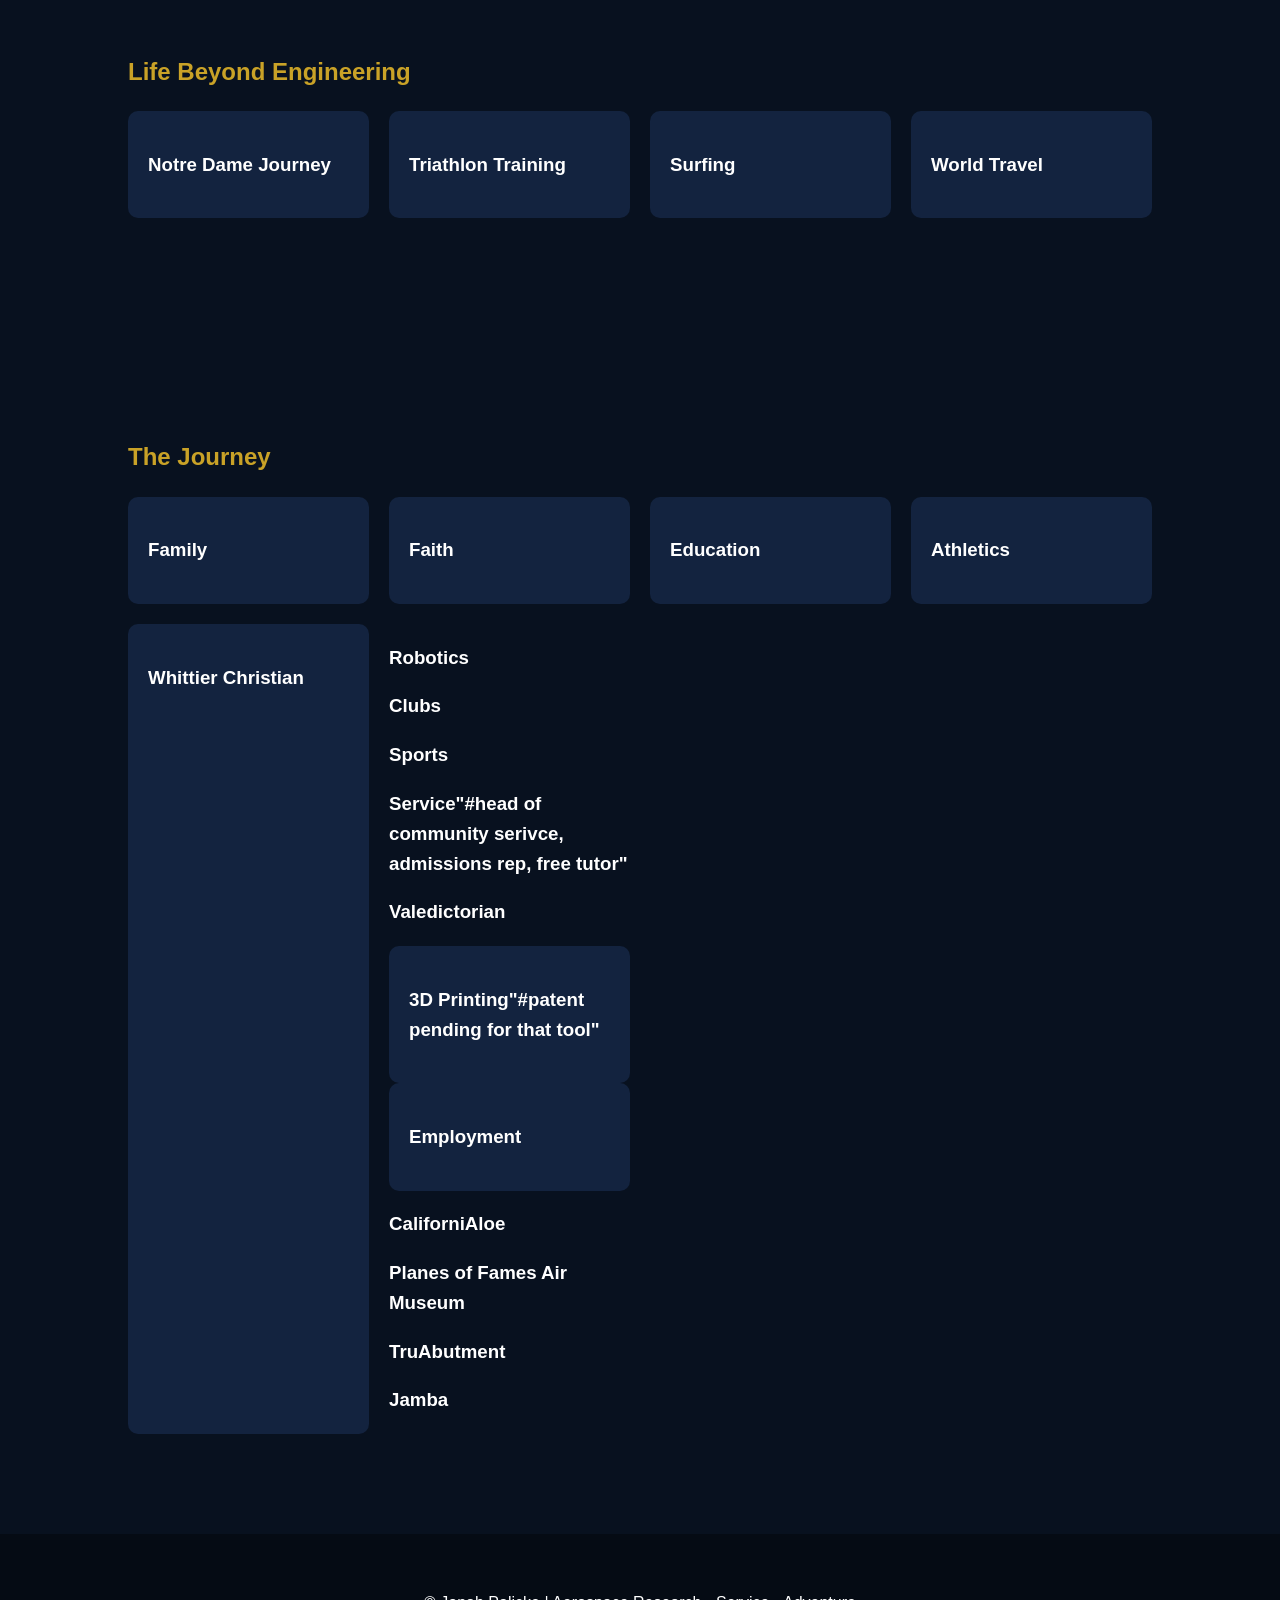
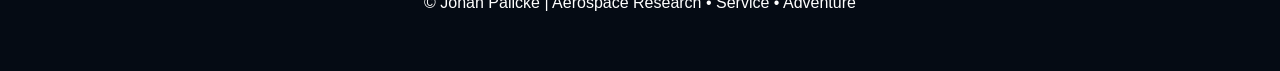
==== commit e775bfcf: "Update index.html" ====
--- a/index.html
+++ b/index.html
@@ -147,6 +147,7 @@
 
 
 
+<!--
 <div class="card"><h3>Adaptive Propulsion</h3>
   <p>Research into propulsion concepts capable of operating efficiently across multiple flight environments.
 </p>
@@ -192,4 +193,4 @@
     </iframe>
 
 </div>
-
+-->
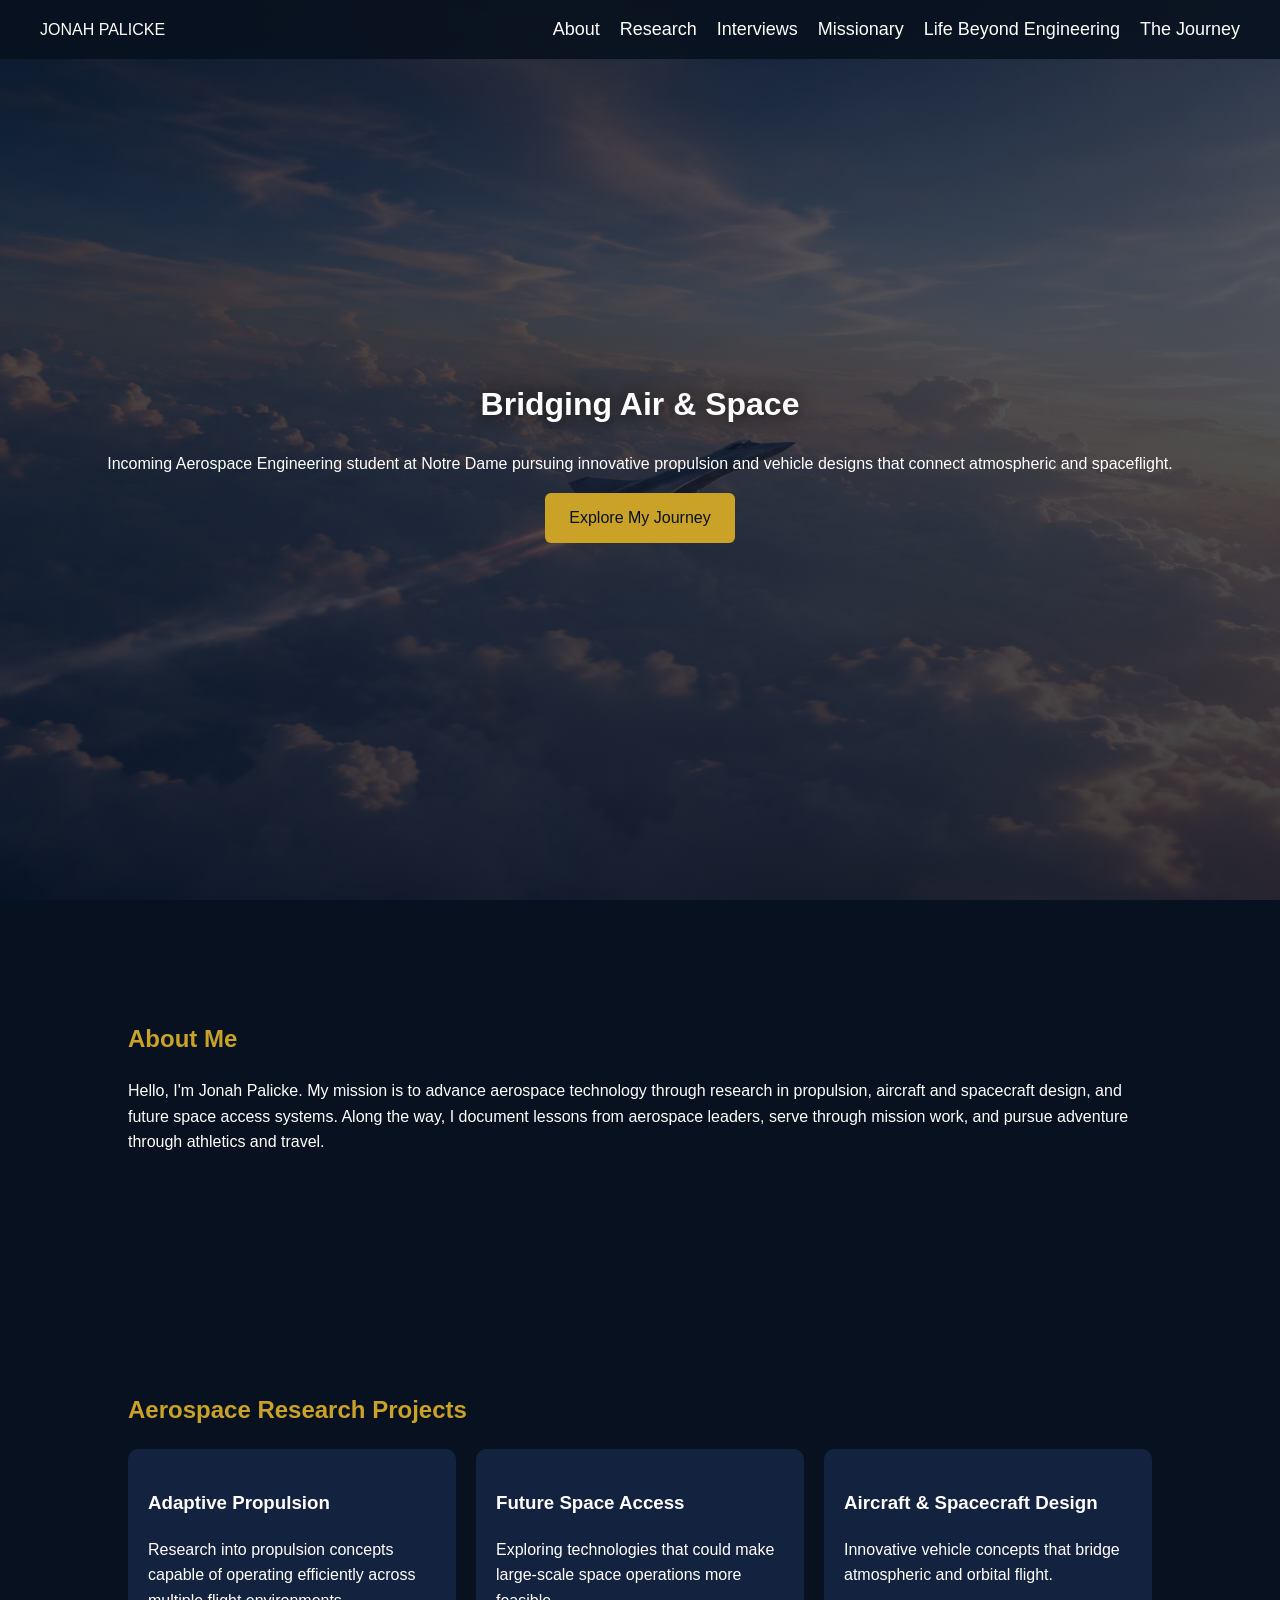
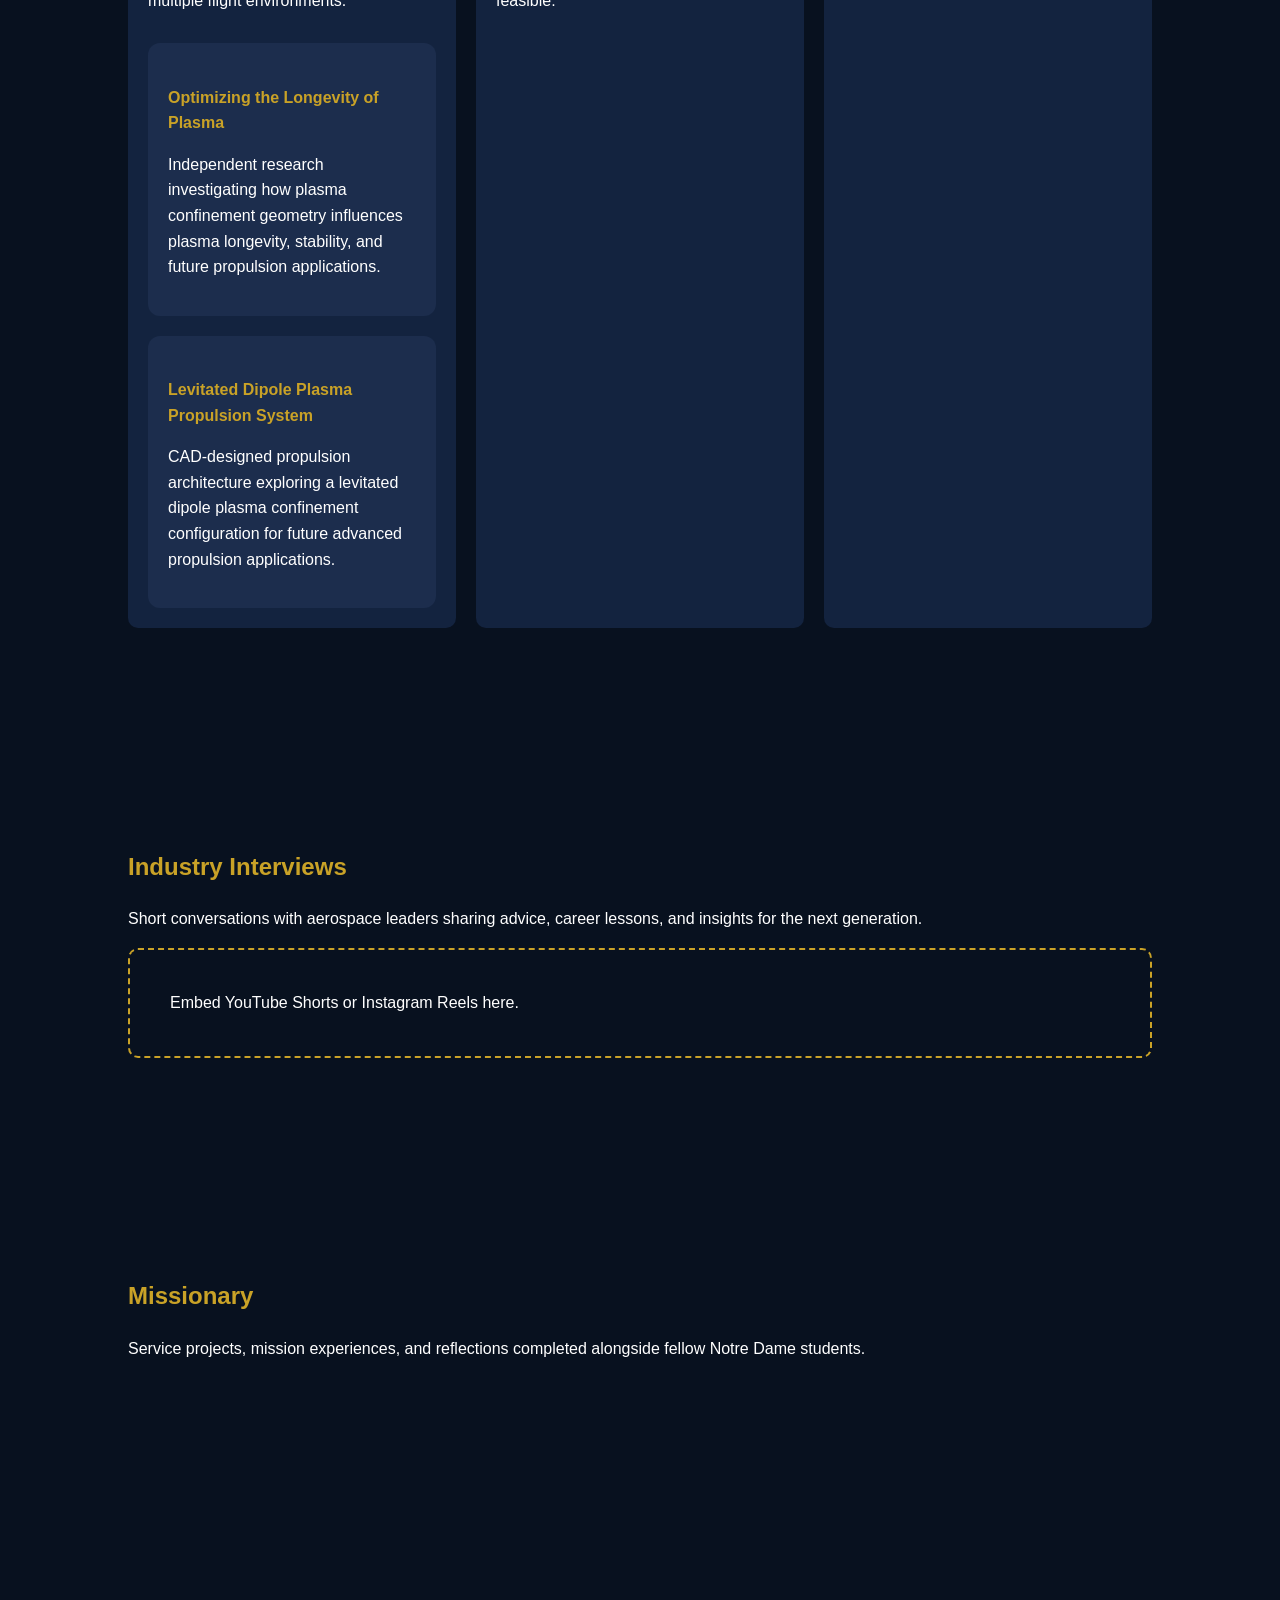
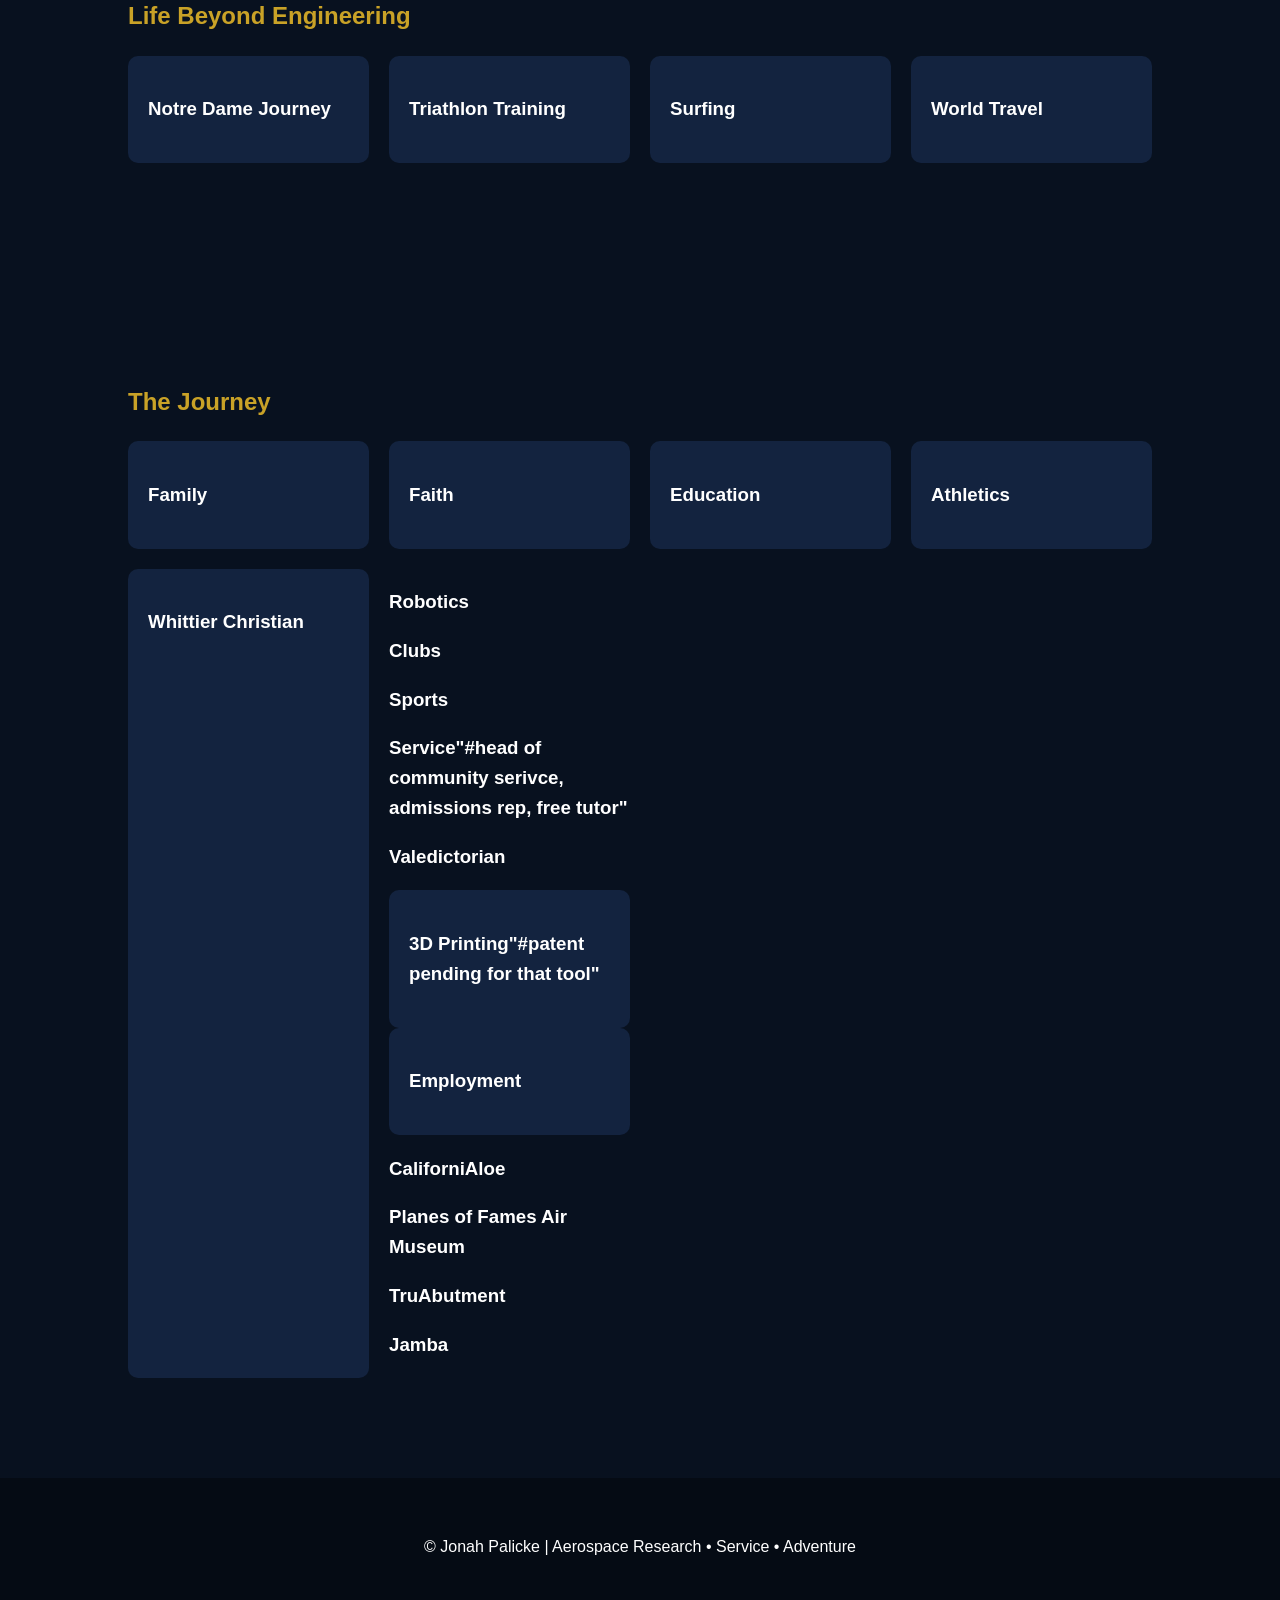
==== commit e581f107: "Update index.html" ====
--- a/index.html
+++ b/index.html
@@ -35,11 +35,7 @@
 <section id="research">
 <h2>Aerospace Research Projects</h2>
 <div class="cards">
-<div class="card"><h3>Adaptive Propulsion</h3>
-  <p>Research into propulsion concepts capable of operating efficiently across multiple flight environments.
-</p>
-  <div class="card">
-
+<div class="card">
 <h3>Adaptive Propulsion</h3>
 
 <p>
--- a/styles.css
+++ b/styles.css
@@ -115,3 +115,59 @@
     height: 400px;
     border-radius: 10px;
 }
+
+.research-directory {
+
+display:flex;
+flex-direction:column;
+gap:20px;
+margin-top:30px;
+
+}
+
+
+.research-link {
+
+display:block;
+background:#1c2d4d;
+padding:20px;
+border-radius:12px;
+text-decoration:none;
+color:white;
+
+transition:0.2s;
+
+}
+
+
+.research-link:hover {
+
+transform:translateY(-5px);
+
+}
+
+
+.research-link h4 {
+
+color:#c9a227;
+margin-bottom:10px;
+
+}
+
+
+.research-page {
+
+max-width:900px;
+margin:auto;
+padding:40px;
+
+}
+
+
+.research-page iframe {
+
+width:100%;
+height:600px;
+border-radius:12px;
+
+}
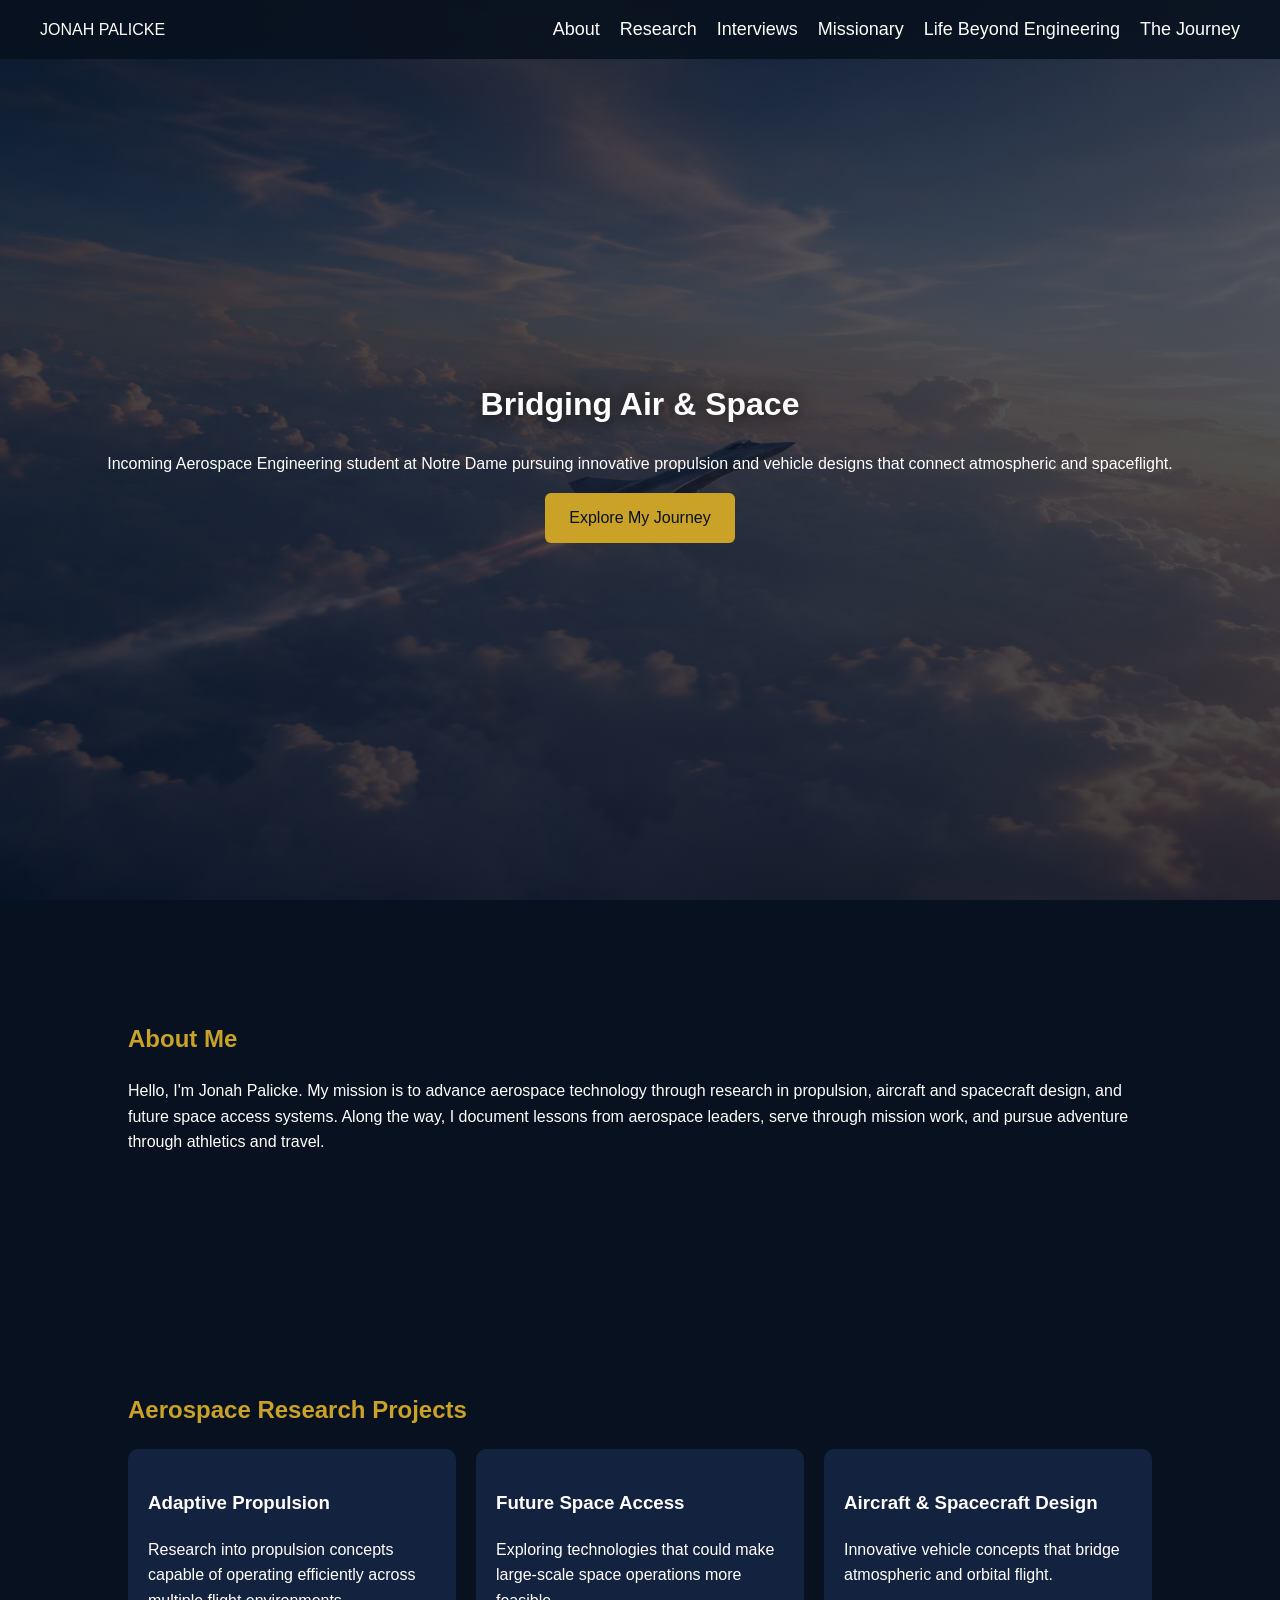
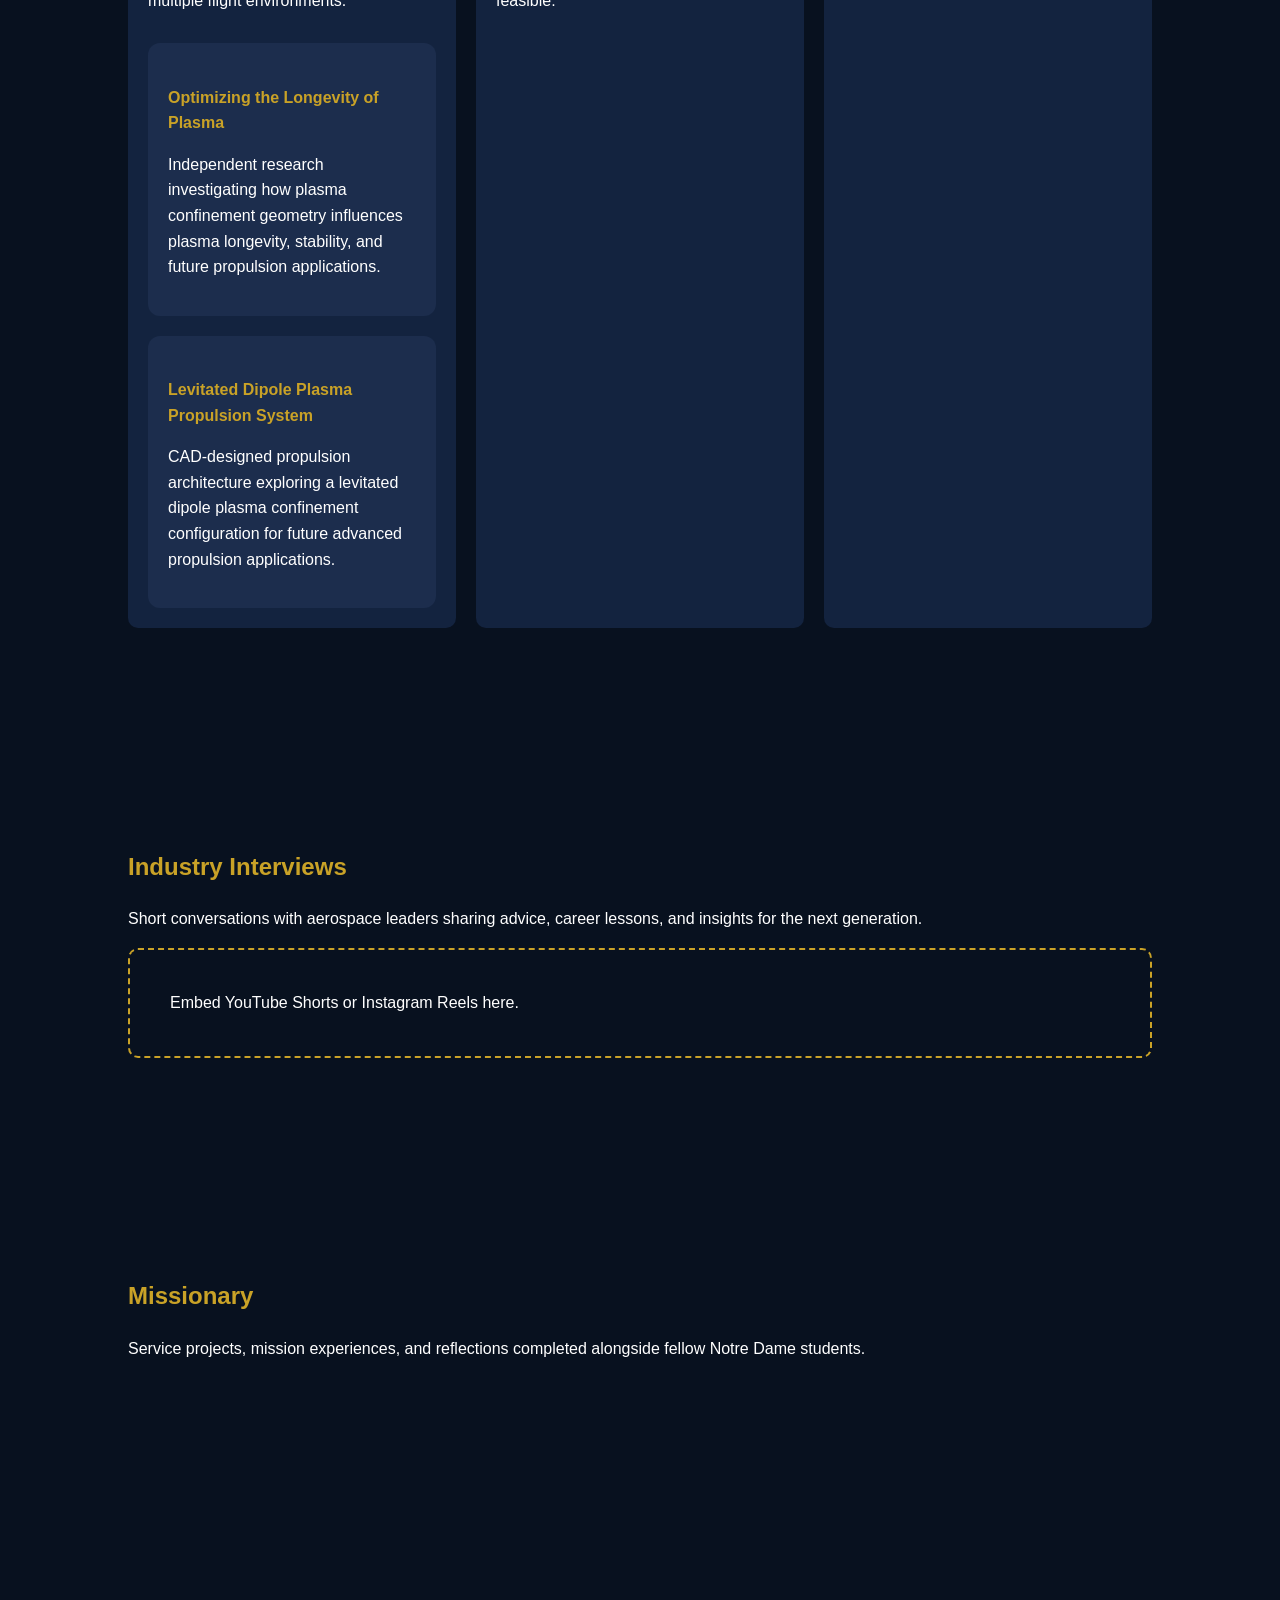
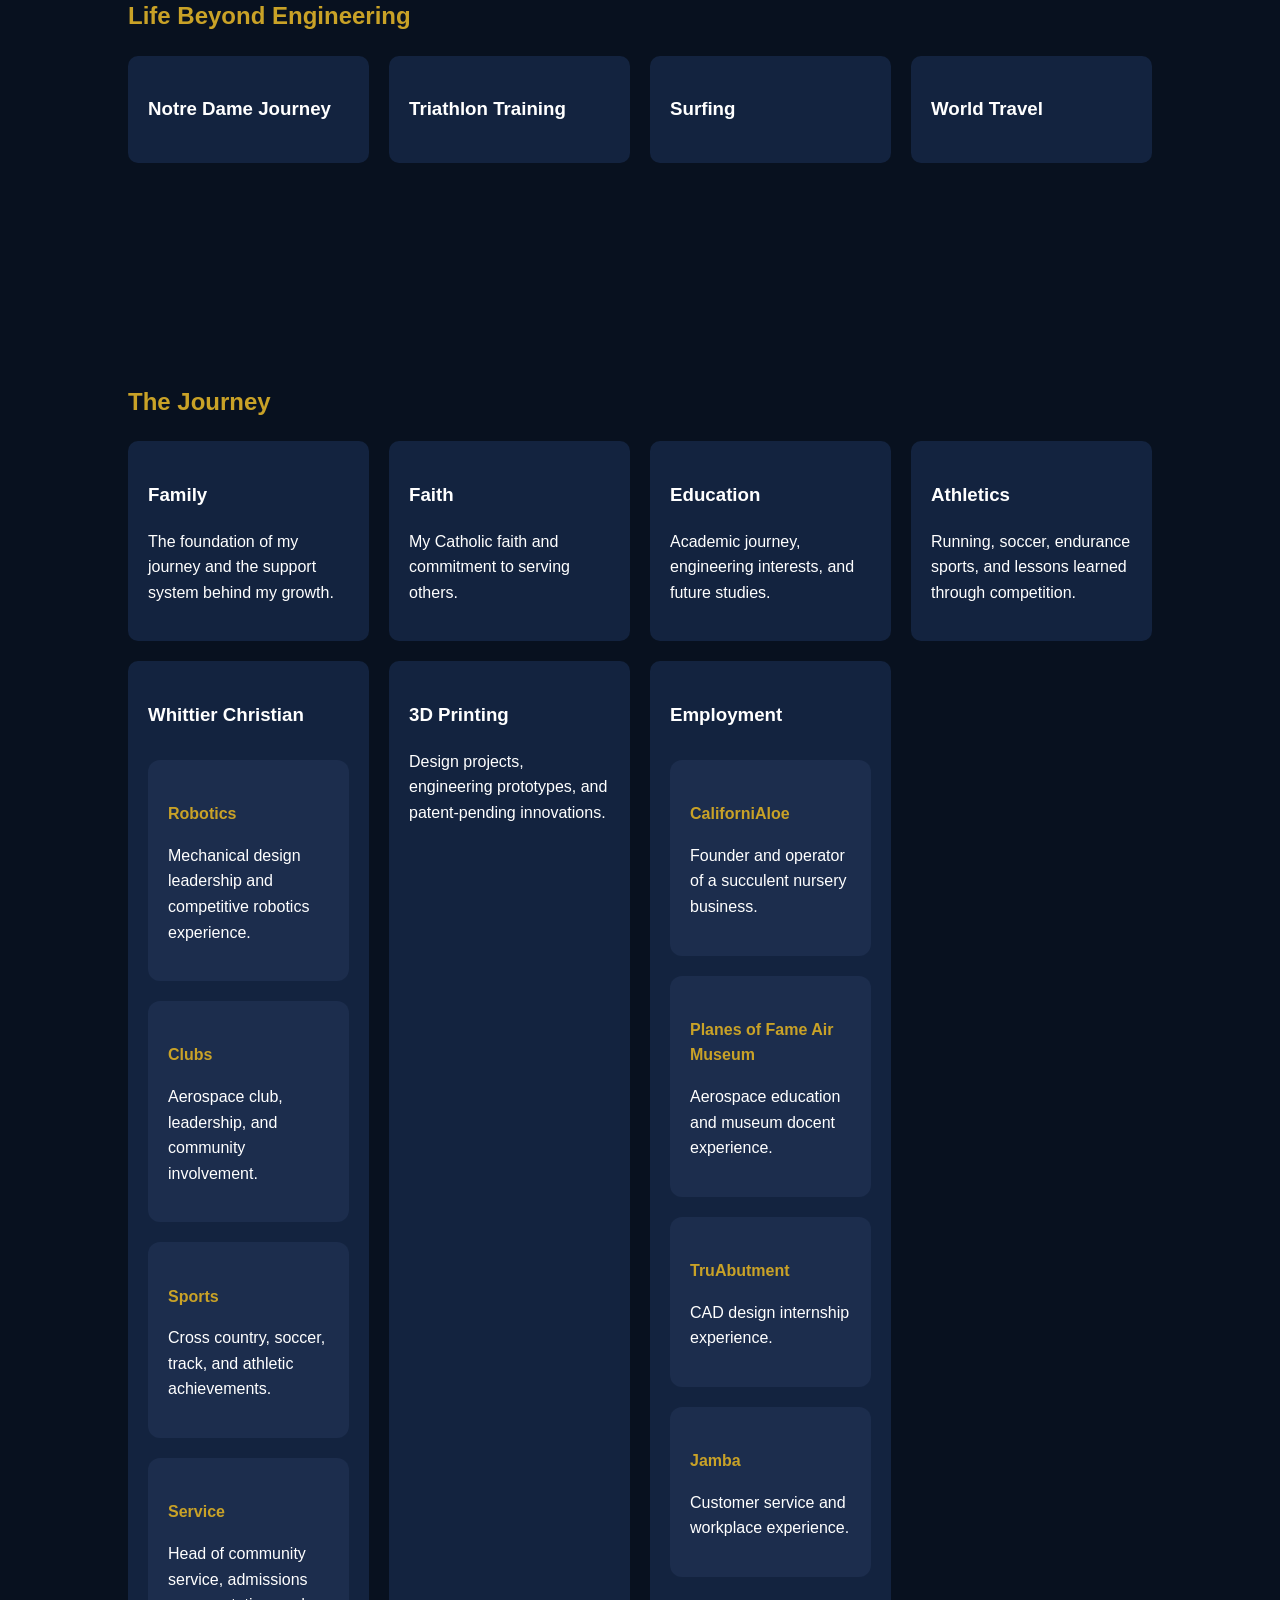
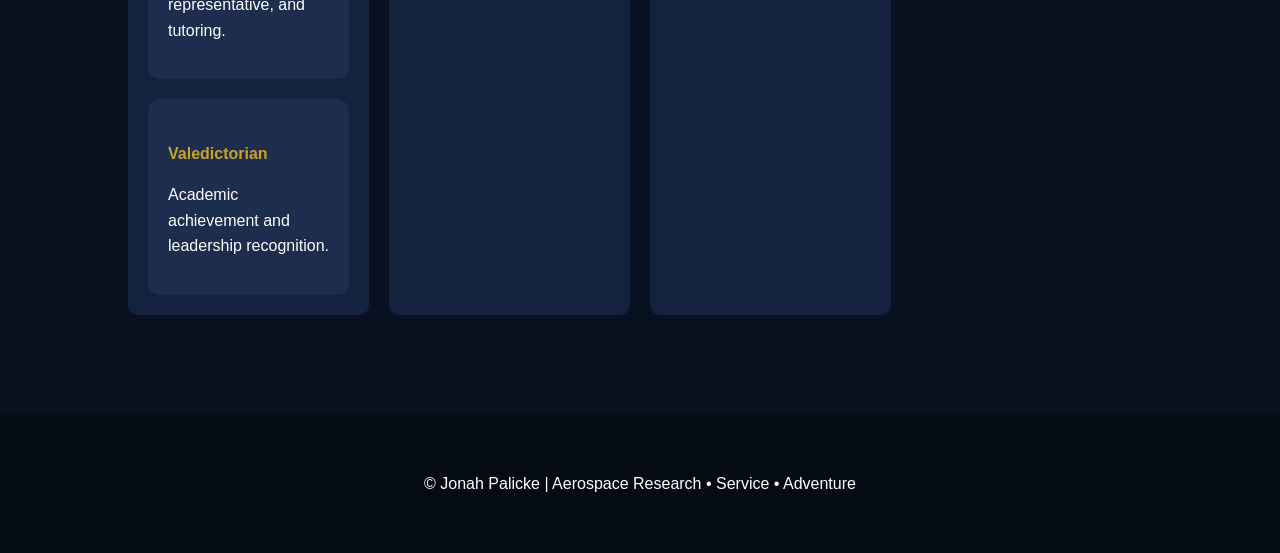
==== commit 3bda6c69: "Update index.html" ====
--- a/index.html
+++ b/index.html
@@ -14,8 +14,8 @@
     <li><a href="#research">Research</a></li>
     <li><a href="#interviews">Interviews</a></li>
     <li><a href="#missions">Missionary</a></li>
-    <li><a href="#personal life">Life Beyond Engineering</a></li>
-    <li><a href="#past achievments">The Journey</a></li>
+    <li><a href="#personal-life">Life Beyond Engineering</a></li>
+    <li><a href="#past-achievments">The Journey</a></li>
   </ul>
 </nav>
 
@@ -93,7 +93,7 @@
 <p>Service projects, mission experiences, and reflections completed alongside fellow Notre Dame students.</p>
 </section>
 
-<section id="personal life">
+<section id="personal-life">
 <h2>Life Beyond Engineering</h2>
 <div class="cards">
 <div class="card"><h3>Notre Dame Journey</h3></div>
@@ -103,27 +103,126 @@
 </div>
 </section>
 
-<section id="past achievments">
+<section id="past-achievements">
+
 <h2>The Journey</h2>
+
 <div class="cards">
-<div class="card"><h3>Family</h3></div>
-<div class="card"><h3>Faith</h3></div>
-<div class="card"><h3>Education</h3></div>
-<div class="card"><h3>Athletics</h3></div>
-<div class="card"><h3>Whittier Christian</h3></div>
-  <div class="WC Achievments">
-  <div class="WC Achievment"><h3>Robotics</h3></div>
-  <div class="WC Achievment"><h3>Clubs</h3></div>
-  <div class="WC Achievment"><h3>Sports</h3></div>
-  <div class="WC Achievment"><h3>Service"#head of community serivce, admissions rep, free tutor"</h3></div>
-  <div class="WC Achievment"><h3>Valedictorian</h3></div>
-<div class="card"><h3>3D Printing"#patent pending for that tool"</h3></div>
-<div class="card"><h3>Employment</h3></div>
-  <div class="Jobs">
-  <div class="Job"><h3>CaliforniAloe</h3></div>
-  <div class="Job"><h3>Planes of Fames Air Museum</h3></div>
-  <div class="Job"><h3>TruAbutment</h3></div>
-  <div class="Job"><h3>Jamba</h3></div>
+
+<div class="card">
+<h3>Family</h3>
+<p>
+The foundation of my journey and the support system behind my growth.
+</p>
+</div>
+
+
+<div class="card">
+<h3>Faith</h3>
+<p>
+My Catholic faith and commitment to serving others.
+</p>
+</div>
+
+
+<div class="card">
+<h3>Education</h3>
+<p>
+Academic journey, engineering interests, and future studies.
+</p>
+</div>
+
+
+<div class="card">
+<h3>Athletics</h3>
+<p>
+Running, soccer, endurance sports, and lessons learned through competition.
+</p>
+</div>
+
+
+<div class="card">
+<h3>Whittier Christian</h3>
+
+<div class="research-directory">
+
+<a class="research-link" href="robotics.html">
+<h4>Robotics</h4>
+<p>Mechanical design leadership and competitive robotics experience.</p>
+</a>
+
+
+<a class="research-link" href="clubs.html">
+<h4>Clubs</h4>
+<p>Aerospace club, leadership, and community involvement.</p>
+</a>
+
+
+<a class="research-link" href="sports.html">
+<h4>Sports</h4>
+<p>Cross country, soccer, track, and athletic achievements.</p>
+</a>
+
+
+<a class="research-link" href="service.html">
+<h4>Service</h4>
+<p>Head of community service, admissions representative, and tutoring.</p>
+</a>
+
+
+<a class="research-link" href="valedictorian.html">
+<h4>Valedictorian</h4>
+<p>Academic achievement and leadership recognition.</p>
+</a>
+
+</div>
+
+</div>
+
+
+<div class="card">
+<h3>3D Printing</h3>
+<p>
+Design projects, engineering prototypes, and patent-pending innovations.
+</p>
+</div>
+
+
+<div class="card">
+<h3>Employment</h3>
+
+<div class="research-directory">
+
+<a class="research-link" href="californialoe.html">
+<h4>CaliforniAloe</h4>
+<p>Founder and operator of a succulent nursery business.</p>
+</a>
+
+
+<a class="research-link" href="planes-of-fame.html">
+<h4>Planes of Fame Air Museum</h4>
+<p>Aerospace education and museum docent experience.</p>
+</a>
+
+
+<a class="research-link" href="truabutment.html">
+<h4>TruAbutment</h4>
+<p>CAD design internship experience.</p>
+</a>
+
+
+<a class="research-link" href="jamba.html">
+<h4>Jamba</h4>
+<p>Customer service and workplace experience.</p>
+</a>
+
+</div>
+
+</div>
+
+
+</div>
+
 </section>
   
 
@@ -132,61 +231,3 @@
 </footer>
 </body>
 </html>
-
-
-
-
-
-
-
-
-
-
-
-<!--
-<div class="card"><h3>Adaptive Propulsion</h3>
-  <p>Research into propulsion concepts capable of operating efficiently across multiple flight environments.
-</p>
-  <div class="research-subproject">
-    <img
-        src="IMG_7144.jpeg"
-        alt="Plasma Research"
-        class="research-thumbnail">
-    <h4>
-        Optimizing the Longevity of Plasma
-    </h4>
-    <p>
-        Independent research investigating how
-        plasma confinement geometry influences
-        plasma longevity, stability, and future
-        propulsion applications.
-    </p>
-    <a
-        href="optimize_plasma_configuration_paper"
-        target="_blank"
-        class="paper-button">
-        Read Research Paper →
-    </a>
-</div>
-</div>
-  <div class="research-subproject">
-
-    <h4>Levitated Dipole Plasma Propulsion System</h4>
-
-    <p>
-        CAD-designed propulsion architecture exploring a levitated dipole plasma 
-        confinement configuration for future advanced propulsion applications.
-    </p>
-
-    <iframe
-        title="Levitated Dipole Propulsion System"
-        frameborder="0"
-        allowfullscreen
-        mozallowfullscreen="true"
-        webkitallowfullscreen="true"
-        allow="autoplay; fullscreen; xr-spatial-tracking"
-        src="https://sketchfab.com/models/39fc5d8a415a473b8fde899c37332e75/embed">
-    </iframe>
-
-</div>
--->
